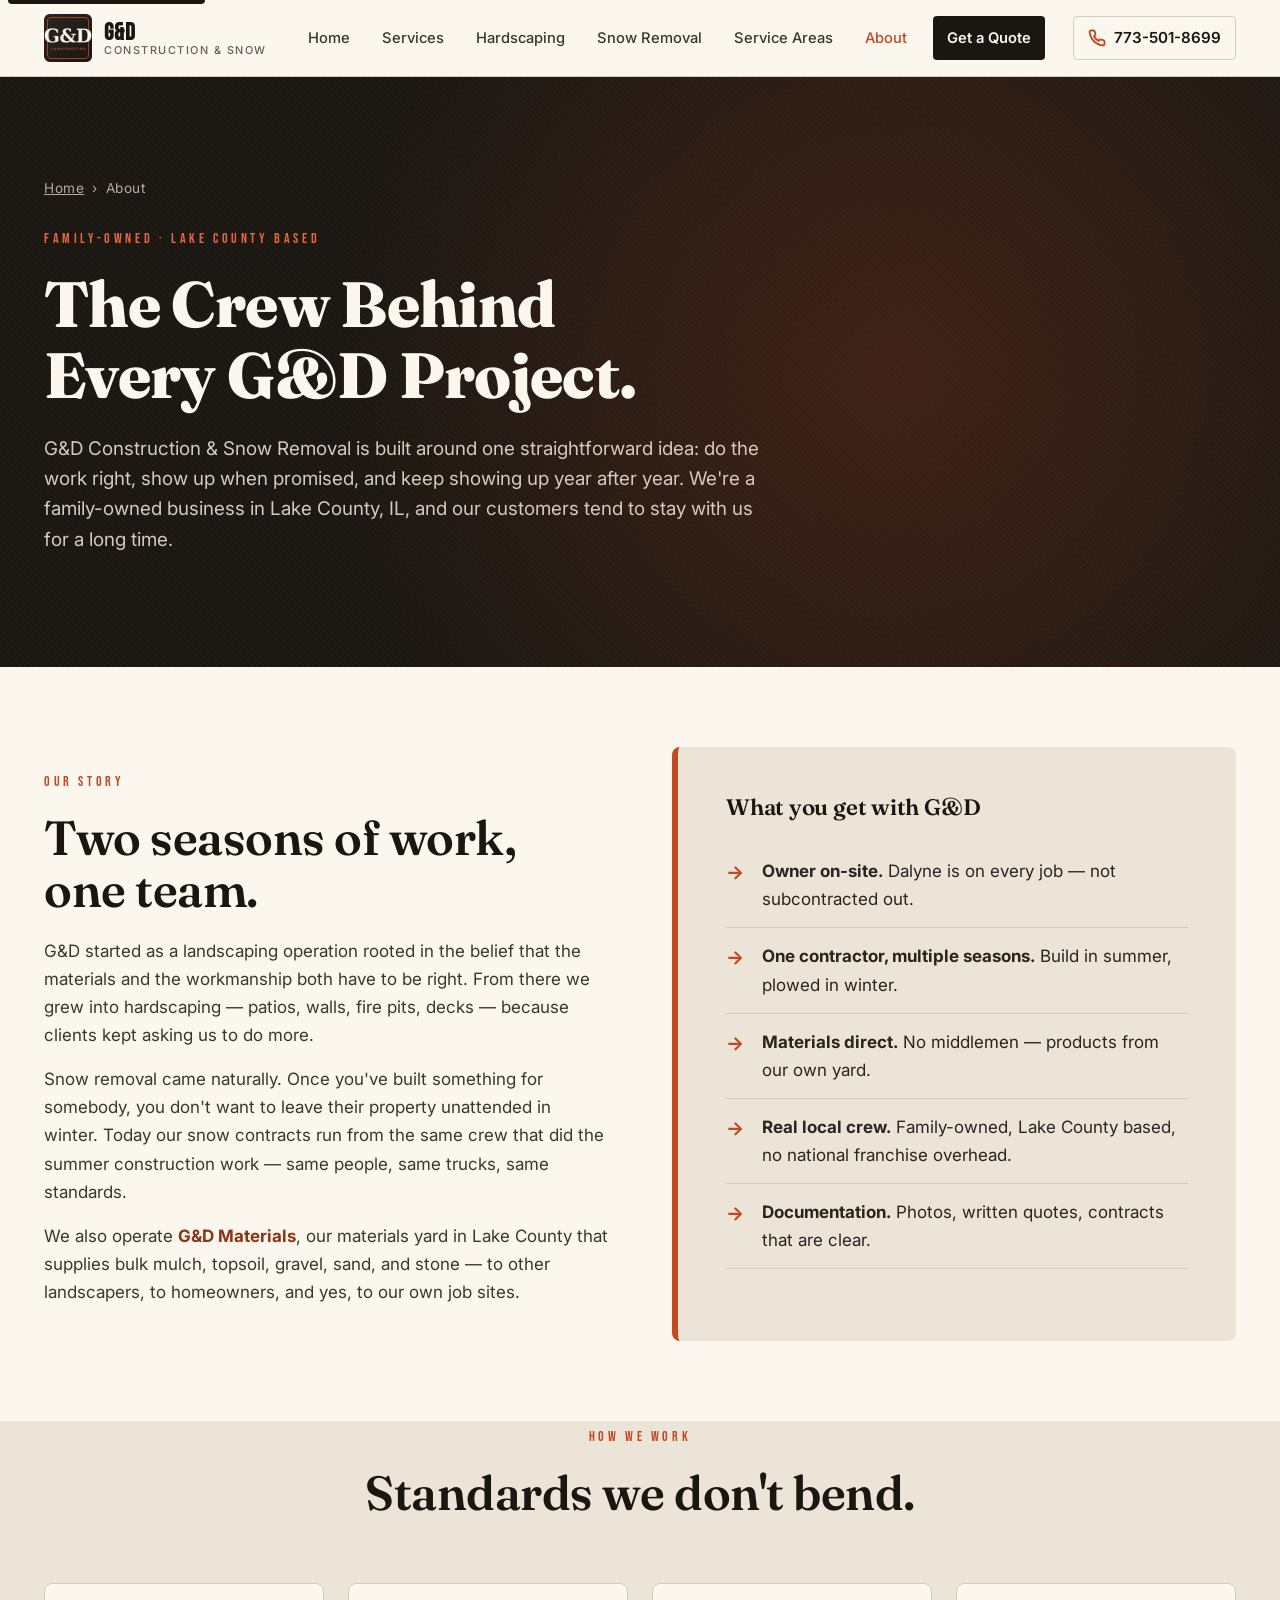
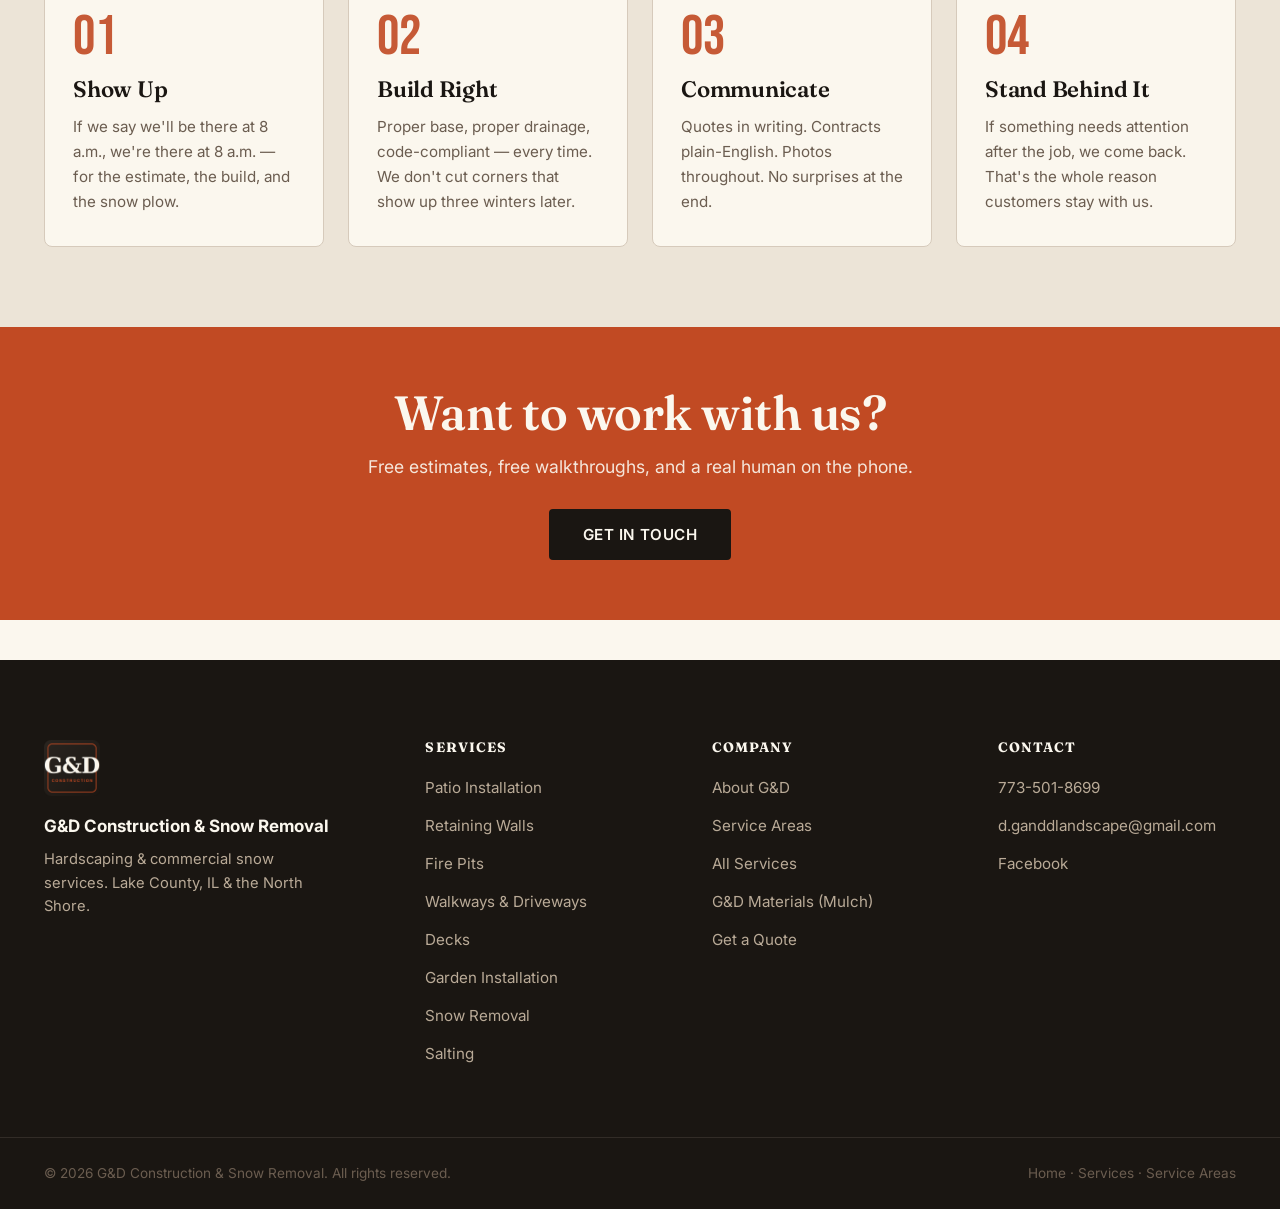
==== about.html @ 73d2a0c6 "Add files via upload" ====
<!DOCTYPE html>
<html lang="en">
<head>
<meta charset="UTF-8">
<meta name="viewport" content="width=device-width, initial-scale=1.0">
<title>About G&D Construction & Snow Removal | Lake County, IL Family-Owned Contractor</title>
<meta name="description" content="G&D Construction & Snow Removal is a family-owned hardscaping and snow services contractor serving Lake County and Chicago's North Shore. Owner-led, locally based, year-round.">
<meta name="keywords" content="about G&D Construction, Lake County contractor, family-owned hardscaping, North Shore snow removal company, Dalyne G&D">
<link rel="canonical" href="https://gdconstructionsnow.com/about.html">
<meta name="robots" content="index, follow">

<meta property="og:title" content="About G&D Construction & Snow Removal">
<meta property="og:description" content="Family-owned hardscaping and snow removal contractor based in Lake County, IL.">
<meta property="og:url" content="https://gdconstructionsnow.com/about.html">

<link rel="manifest" href="manifest.json">
<link rel="icon" type="image/png" href="GD.png">
<link rel="preconnect" href="https://fonts.googleapis.com">
<link rel="preconnect" href="https://fonts.gstatic.com" crossorigin>
<link rel="stylesheet" href="https://fonts.googleapis.com/css2?family=Bebas+Neue&family=Fraunces:ital,opsz,wght@0,9..144,400;0,9..144,600;0,9..144,800;1,9..144,400&family=Inter:wght@400;500;600;700&display=swap">
<link rel="stylesheet" href="styles.css">
</head>
<body>
<a href="#main" class="skip-link">Skip to main content</a>

<header class="site-header">
  <div class="container header-inner">
    <a href="index.html" class="logo"><img src="GD.png" alt="G&D Construction Logo" width="56" height="56"><span class="logo-text"><strong>G&amp;D</strong><em>Construction &amp; Snow</em></span></a>
    <nav class="primary-nav" aria-label="Primary"><button class="nav-toggle" aria-expanded="false" aria-controls="nav-menu"><span></span><span></span><span></span><span class="sr-only">Menu</span></button>
      <ul id="nav-menu">
        <li><a href="index.html">Home</a></li>
        <li><a href="services.html">Services</a></li>
        <li><a href="hardscaping.html">Hardscaping</a></li>
        <li><a href="snow-removal.html">Snow Removal</a></li>
        <li><a href="service-areas.html">Service Areas</a></li>
        <li><a href="about.html" class="active">About</a></li>
        <li><a href="index.html#contact" class="btn-nav">Get a Quote</a></li>
      </ul>
    </nav>
    <a href="tel:7735018699" class="phone-cta"><svg width="18" height="18" viewBox="0 0 24 24" fill="none" stroke="currentColor" stroke-width="2.5"><path d="M22 16.92v3a2 2 0 0 1-2.18 2 19.79 19.79 0 0 1-8.63-3.07 19.5 19.5 0 0 1-6-6 19.79 19.79 0 0 1-3.07-8.67A2 2 0 0 1 4.11 2h3a2 2 0 0 1 2 1.72 12.84 12.84 0 0 0 .7 2.81 2 2 0 0 1-.45 2.11L8.09 9.91a16 16 0 0 0 6 6l1.27-1.27a2 2 0 0 1 2.11-.45 12.84 12.84 0 0 0 2.81.7A2 2 0 0 1 22 16.92z"/></svg>773-501-8699</a>
  </div>
</header>

<main id="main">

<section class="page-hero">
  <div class="container">
    <p class="breadcrumbs"><a href="index.html">Home</a><span>›</span>About</p>
    <span class="eyebrow">Family-Owned &middot; Lake County Based</span>
    <h1>The Crew Behind<br>Every G&amp;D Project.</h1>
    <p class="lede">G&amp;D Construction &amp; Snow Removal is built around one straightforward idea: do the work right, show up when promised, and keep showing up year after year. We're a family-owned business in Lake County, IL, and our customers tend to stay with us for a long time.</p>
  </div>
</section>

<section class="content-section">
  <div class="container">
    <div class="content-grid">
      <div>
        <span class="section-eyebrow">Our Story</span>
        <h2>Two seasons of work,<br>one team.</h2>
        <p>G&amp;D started as a landscaping operation rooted in the belief that the materials and the workmanship both have to be right. From there we grew into hardscaping — patios, walls, fire pits, decks — because clients kept asking us to do more.</p>
        <p>Snow removal came naturally. Once you've built something for somebody, you don't want to leave their property unattended in winter. Today our snow contracts run from the same crew that did the summer construction work — same people, same trucks, same standards.</p>
        <p>We also operate <a href="https://gdmulchmaterials.com" target="_blank" rel="noopener"><strong>G&amp;D Materials</strong></a>, our materials yard in Lake County that supplies bulk mulch, topsoil, gravel, sand, and stone — to other landscapers, to homeowners, and yes, to our own job sites.</p>
      </div>
      <div class="content-feature">
        <h3>What you get with G&amp;D</h3>
        <ul class="feature-list">
          <li><strong>Owner on-site.</strong> Dalyne is on every job — not subcontracted out.</li>
          <li><strong>One contractor, multiple seasons.</strong> Build in summer, plowed in winter.</li>
          <li><strong>Materials direct.</strong> No middlemen — products from our own yard.</li>
          <li><strong>Real local crew.</strong> Family-owned, Lake County based, no national franchise overhead.</li>
          <li><strong>Documentation.</strong> Photos, written quotes, contracts that are clear.</li>
        </ul>
      </div>
    </div>
  </div>
</section>

<section class="content-section" style="background:var(--stone-100);">
  <div class="container">
    <div class="section-head">
      <span class="section-eyebrow">How we work</span>
      <h2>Standards we don't bend.</h2>
    </div>
    <div class="process-grid">
      <div class="process-step"><span class="step-num">01</span><h3>Show Up</h3><p>If we say we'll be there at 8 a.m., we're there at 8 a.m. — for the estimate, the build, and the snow plow.</p></div>
      <div class="process-step"><span class="step-num">02</span><h3>Build Right</h3><p>Proper base, proper drainage, code-compliant — every time. We don't cut corners that show up three winters later.</p></div>
      <div class="process-step"><span class="step-num">03</span><h3>Communicate</h3><p>Quotes in writing. Contracts plain-English. Photos throughout. No surprises at the end.</p></div>
      <div class="process-step"><span class="step-num">04</span><h3>Stand Behind It</h3><p>If something needs attention after the job, we come back. That's the whole reason customers stay with us.</p></div>
    </div>
  </div>
</section>

<section class="cta-strip">
  <div class="container">
    <h2>Want to work with us?</h2>
    <p>Free estimates, free walkthroughs, and a real human on the phone.</p>
    <a href="index.html#contact" class="btn btn-secondary">Get in Touch</a>
  </div>
</section>

</main>

<footer class="site-footer">
  <div class="container footer-inner">
    <div class="footer-col footer-brand"><img src="GD.png" alt="G&D Construction Logo" width="56" height="56"><p><strong>G&amp;D Construction &amp; Snow Removal</strong></p><p class="footer-tag">Hardscaping &amp; commercial snow services. Lake County, IL &amp; the North Shore.</p></div>
    <div class="footer-col"><h4>Services</h4><ul><li><a href="patios.html">Patio Installation</a></li><li><a href="retaining-walls.html">Retaining Walls</a></li><li><a href="fire-pits.html">Fire Pits</a></li><li><a href="walkways-driveways.html">Walkways &amp; Driveways</a></li><li><a href="decks.html">Decks</a></li><li><a href="gardens.html">Garden Installation</a></li><li><a href="snow-removal.html">Snow Removal</a></li><li><a href="salting.html">Salting</a></li></ul></div>
    <div class="footer-col"><h4>Company</h4><ul><li><a href="about.html">About G&amp;D</a></li><li><a href="service-areas.html">Service Areas</a></li><li><a href="services.html">All Services</a></li><li><a href="https://gdmulchmaterials.com" target="_blank" rel="noopener">G&amp;D Materials (Mulch)</a></li><li><a href="index.html#contact">Get a Quote</a></li></ul></div>
    <div class="footer-col"><h4>Contact</h4><ul class="footer-contact"><li><a href="tel:7735018699">773-501-8699</a></li><li><a href="mailto:d.ganddlandscape@gmail.com">d.ganddlandscape@gmail.com</a></li><li><a href="https://www.facebook.com/profile.php?id=61575381793663" target="_blank" rel="noopener">Facebook</a></li></ul></div>
  </div>
  <div class="footer-bottom"><div class="container"><p>&copy; <span id="year"></span> G&amp;D Construction &amp; Snow Removal. All rights reserved.</p><p class="footer-bottom-links"><a href="index.html">Home</a> · <a href="services.html">Services</a> · <a href="service-areas.html">Service Areas</a></p></div></div>
</footer>

<script src="script.js"></script>
</body>
</html>
---- styles.css ----
/* =========================================================
   G&D Construction & Snow Removal — Master Stylesheet
   Aesthetic: refined industrial + warm stone, terracotta accents
   ========================================================= */

:root {
  /* Color system */
  --stone-900: #1a1612;       /* deep charcoal stone */
  --stone-800: #2a2520;
  --stone-700: #3d362e;
  --stone-500: #6b5d50;
  --stone-300: #b9aa97;
  --stone-200: #d6cabb;
  --stone-100: #ece4d7;
  --stone-50:  #f7f2e9;
  --paper:     #fbf7ee;
  --white:     #ffffff;

  --terracotta: #c14a23;       /* signature accent */
  --terracotta-dark: #8e3414;
  --terracotta-glow: #e6663d;

  --moss: #4a5d3a;             /* secondary accent */
  --ice-blue: #5b8aa6;         /* snow service accent */

  --success: #3d6b3d;
  --error: #b13c2a;

  /* Typography */
  --font-display: 'Bebas Neue', 'Impact', sans-serif;
  --font-serif: 'Fraunces', 'Georgia', serif;
  --font-body: 'Inter', -apple-system, BlinkMacSystemFont, sans-serif;

  /* Layout */
  --container: 1240px;
  --container-narrow: 960px;
  --radius: 4px;
  --radius-lg: 8px;
  --shadow-sm: 0 2px 8px rgba(26,22,18,.08);
  --shadow-md: 0 8px 24px rgba(26,22,18,.12);
  --shadow-lg: 0 20px 60px rgba(26,22,18,.18);

  --transition: 220ms cubic-bezier(.4,0,.2,1);
}

* { box-sizing: border-box; margin: 0; padding: 0; }

html { scroll-behavior: smooth; }

body {
  font-family: var(--font-body);
  font-size: 17px;
  line-height: 1.65;
  color: var(--stone-800);
  background: var(--paper);
  -webkit-font-smoothing: antialiased;
  -moz-osx-font-smoothing: grayscale;
  overflow-x: hidden;
}

img { max-width: 100%; height: auto; display: block; }

a { color: var(--terracotta-dark); text-decoration: none; transition: color var(--transition); }
a:hover { color: var(--terracotta); }

.container { max-width: var(--container); margin: 0 auto; padding: 0 24px; }
.container-narrow { max-width: var(--container-narrow); margin: 0 auto; padding: 0 24px; }

.sr-only {
  position: absolute; width: 1px; height: 1px;
  padding: 0; margin: -1px; overflow: hidden;
  clip: rect(0,0,0,0); white-space: nowrap; border: 0;
}

.skip-link {
  position: absolute; top: -40px; left: 8px;
  background: var(--stone-900); color: var(--paper);
  padding: 8px 16px; z-index: 1000; border-radius: var(--radius);
}
.skip-link:focus { top: 8px; color: var(--paper); }

/* =========================================================
   Typography
   ========================================================= */
h1, h2, h3, h4 { font-family: var(--font-serif); font-weight: 600; line-height: 1.1; color: var(--stone-900); letter-spacing: -.01em; }
h1 { font-size: clamp(2.5rem, 6vw, 5rem); font-weight: 800; }
h2 { font-size: clamp(1.9rem, 4vw, 3rem); }
h3 { font-size: 1.4rem; font-weight: 600; }
h4 { font-size: 1rem; font-weight: 700; text-transform: uppercase; letter-spacing: .08em; }

.eyebrow, .section-eyebrow {
  display: inline-block;
  font-family: var(--font-display);
  font-size: .9rem;
  letter-spacing: .25em;
  color: var(--terracotta);
  margin-bottom: 18px;
  text-transform: uppercase;
}

.accent { color: var(--terracotta); font-style: italic; }

.lede {
  font-size: 1.18rem;
  line-height: 1.6;
  color: var(--stone-700);
  margin: 24px 0 32px;
  max-width: 620px;
}

/* =========================================================
   Buttons
   ========================================================= */
.btn {
  display: inline-flex;
  align-items: center;
  justify-content: center;
  gap: 10px;
  padding: 16px 32px;
  font-family: var(--font-body);
  font-size: .95rem;
  font-weight: 600;
  letter-spacing: .03em;
  text-transform: uppercase;
  border: 2px solid transparent;
  border-radius: var(--radius);
  cursor: pointer;
  transition: all var(--transition);
  text-decoration: none;
  line-height: 1;
}
.btn-primary {
  background: var(--terracotta);
  color: var(--paper);
  border-color: var(--terracotta);
  box-shadow: 0 4px 0 var(--terracotta-dark);
}
.btn-primary:hover {
  background: var(--terracotta-dark);
  border-color: var(--terracotta-dark);
  color: var(--paper);
  transform: translateY(-2px);
  box-shadow: 0 6px 0 var(--stone-900);
}
.btn-secondary {
  background: var(--stone-900);
  color: var(--paper);
  border-color: var(--stone-900);
}
.btn-secondary:hover { background: var(--stone-700); border-color: var(--stone-700); color: var(--paper); transform: translateY(-2px); }
.btn-ghost {
  background: transparent;
  color: var(--stone-900);
  border-color: var(--stone-900);
}
.btn-ghost:hover { background: var(--stone-900); color: var(--paper); }
.btn-block { width: 100%; padding: 18px; font-size: 1rem; }

/* =========================================================
   Header
   ========================================================= */
.site-header {
  position: sticky;
  top: 0;
  z-index: 100;
  background: rgba(251, 247, 238, .96);
  backdrop-filter: blur(12px);
  border-bottom: 1px solid var(--stone-200);
}
.header-inner {
  display: flex;
  align-items: center;
  justify-content: space-between;
  padding-top: 14px;
  padding-bottom: 14px;
  gap: 24px;
}
.logo {
  display: flex;
  align-items: center;
  gap: 12px;
  color: var(--stone-900);
}
.logo:hover { color: var(--stone-900); }
.logo img { width: 48px; height: 48px; object-fit: contain; }
.logo-text {
  display: flex;
  flex-direction: column;
  line-height: 1.05;
  font-style: normal;
}
.logo-text strong {
  font-family: var(--font-display);
  font-size: 1.5rem;
  letter-spacing: .04em;
  color: var(--stone-900);
}
.logo-text em {
  font-style: normal;
  font-size: .68rem;
  font-weight: 500;
  letter-spacing: .14em;
  text-transform: uppercase;
  color: var(--stone-500);
}

.primary-nav { flex: 1; display: flex; justify-content: center; }
.primary-nav ul {
  display: flex;
  list-style: none;
  gap: 4px;
  align-items: center;
}
.primary-nav a {
  color: var(--stone-700);
  font-size: .92rem;
  font-weight: 500;
  padding: 10px 14px;
  border-radius: var(--radius);
  transition: all var(--transition);
  display: inline-block;
}
.primary-nav a:hover { color: var(--stone-900); background: var(--stone-100); }
.primary-nav a.active { color: var(--terracotta); }
.primary-nav .btn-nav {
  background: var(--stone-900);
  color: var(--paper);
  font-weight: 600;
  margin-left: 8px;
}
.primary-nav .btn-nav:hover { background: var(--terracotta); color: var(--paper); }

.phone-cta {
  display: inline-flex;
  align-items: center;
  gap: 8px;
  font-weight: 600;
  font-size: .95rem;
  color: var(--stone-900);
  padding: 8px 14px;
  border: 1.5px solid var(--stone-200);
  border-radius: var(--radius);
  transition: all var(--transition);
  white-space: nowrap;
}
.phone-cta:hover { border-color: var(--terracotta); color: var(--terracotta); }
.phone-cta svg { color: var(--terracotta); }

.nav-toggle { display: none; }

/* =========================================================
   Hero
   ========================================================= */
.hero {
  position: relative;
  min-height: 88vh;
  display: flex;
  align-items: center;
  overflow: hidden;
  padding: 80px 0 60px;
  background: var(--stone-900);
  color: var(--paper);
}
.hero-bg {
  position: absolute;
  inset: 0;
  background:
    radial-gradient(circle at 20% 30%, rgba(193,74,35,.18), transparent 50%),
    radial-gradient(circle at 80% 70%, rgba(91,138,166,.12), transparent 50%),
    linear-gradient(135deg, #1a1612 0%, #2a2520 60%, #3d362e 100%);
}
.hero-bg::after {
  content: '';
  position: absolute;
  inset: 0;
  background-image:
    repeating-linear-gradient(45deg, transparent 0, transparent 2px, rgba(255,255,255,.015) 2px, rgba(255,255,255,.015) 4px);
  opacity: .6;
}
.hero-bg::before {
  content: '';
  position: absolute;
  inset: 0;
  background:
    linear-gradient(transparent 0%, rgba(26,22,18,.4) 100%);
}
.hero-inner { position: relative; z-index: 2; width: 100%; }
.hero-content { max-width: 880px; }

.hero .eyebrow {
  color: var(--terracotta-glow);
  border-bottom: 1px solid rgba(230,102,61,.3);
  padding-bottom: 12px;
  margin-bottom: 28px;
}

.hero h1 {
  color: var(--paper);
  font-size: clamp(2.8rem, 7vw, 6rem);
  margin-bottom: 24px;
  letter-spacing: -.02em;
}

.hero .lede {
  color: var(--stone-200);
  font-size: 1.22rem;
  max-width: 680px;
}

.hero-ctas {
  display: flex;
  flex-wrap: wrap;
  gap: 14px;
  margin-bottom: 56px;
}
.hero .btn-ghost { color: var(--paper); border-color: var(--stone-300); }
.hero .btn-ghost:hover { background: var(--paper); color: var(--stone-900); }

.hero-trust {
  display: flex;
  list-style: none;
  gap: 56px;
  flex-wrap: wrap;
  padding-top: 32px;
  border-top: 1px solid rgba(217, 202, 187, .18);
}
.hero-trust li {
  display: flex;
  flex-direction: column;
  font-size: .85rem;
  color: var(--stone-300);
  letter-spacing: .12em;
  text-transform: uppercase;
}
.hero-trust strong {
  font-family: var(--font-display);
  font-size: 2.5rem;
  font-weight: 400;
  color: var(--paper);
  letter-spacing: .03em;
  margin-bottom: 4px;
}

.hero-scroll {
  position: absolute;
  bottom: 24px;
  left: 50%;
  transform: translateX(-50%);
  font-family: var(--font-display);
  font-size: .85rem;
  letter-spacing: .3em;
  color: var(--stone-300);
  z-index: 2;
  animation: bob 2.4s ease-in-out infinite;
}
@keyframes bob { 0%,100% { transform: translateX(-50%) translateY(0);} 50% { transform: translateX(-50%) translateY(8px);} }

/* =========================================================
   Sections
   ========================================================= */
.section-pad { padding: 100px 0; }
.section-head { text-align: center; max-width: 760px; margin: 0 auto 64px; }
.section-head p { font-size: 1.12rem; color: var(--stone-500); margin-top: 16px; }
.section-head-light .section-eyebrow { color: var(--terracotta); }

/* =========================================================
   Service Cards
   ========================================================= */
.service-grid {
  display: grid;
  grid-template-columns: repeat(auto-fit, minmax(280px, 1fr));
  gap: 2px;
  background: var(--stone-200);
  border: 1px solid var(--stone-200);
  border-radius: var(--radius-lg);
  overflow: hidden;
  box-shadow: var(--shadow-md);
}
.service-card {
  background: var(--paper);
  padding: 36px 32px;
  display: flex;
  flex-direction: column;
  text-decoration: none;
  color: inherit;
  position: relative;
  transition: all var(--transition);
}
.service-card:hover {
  background: var(--stone-50);
  color: inherit;
  transform: scale(1.02);
  z-index: 2;
  box-shadow: var(--shadow-lg);
}
.service-icon {
  width: 56px;
  height: 56px;
  border-radius: var(--radius);
  background: var(--stone-900);
  color: var(--terracotta-glow);
  display: flex;
  align-items: center;
  justify-content: center;
  margin-bottom: 24px;
  transition: all var(--transition);
}
.service-icon svg { width: 28px; height: 28px; }
.service-card:hover .service-icon { background: var(--terracotta); color: var(--paper); transform: rotate(-4deg); }
.service-card h3 {
  font-family: var(--font-serif);
  font-size: 1.45rem;
  margin-bottom: 12px;
}
.service-card p { color: var(--stone-500); font-size: .98rem; line-height: 1.55; flex: 1; }
.card-link {
  display: inline-block;
  margin-top: 20px;
  font-size: .85rem;
  font-weight: 600;
  letter-spacing: .05em;
  color: var(--terracotta);
  text-transform: uppercase;
}
.service-card-snow .service-icon { background: var(--ice-blue); color: var(--paper); }
.service-card-snow:hover .service-icon { background: var(--stone-900); color: var(--ice-blue); }

/* =========================================================
   Why Section
   ========================================================= */
.why-section { background: var(--stone-100); }
.why-inner {
  display: grid;
  grid-template-columns: 1.2fr 1fr;
  gap: 80px;
  align-items: center;
}
.why-text h2 { margin-bottom: 24px; }
.why-text > p { font-size: 1.1rem; color: var(--stone-700); margin-bottom: 28px; }

.why-list {
  list-style: none;
  margin-bottom: 40px;
}
.why-list li {
  position: relative;
  padding: 14px 0 14px 36px;
  border-bottom: 1px solid var(--stone-200);
  font-size: 1.02rem;
}
.why-list li:before {
  content: '✓';
  position: absolute;
  left: 0;
  top: 12px;
  width: 24px;
  height: 24px;
  background: var(--terracotta);
  color: var(--paper);
  border-radius: 50%;
  display: flex;
  align-items: center;
  justify-content: center;
  font-size: .75rem;
  font-weight: 700;
}
.why-list strong { color: var(--stone-900); }

.why-stats {
  display: grid;
  grid-template-columns: 1fr 1fr;
  gap: 16px;
}
.stat {
  background: var(--paper);
  padding: 32px 24px;
  border-radius: var(--radius-lg);
  border: 1px solid var(--stone-200);
  display: flex;
  flex-direction: column;
}
.stat:nth-child(1) { transform: translateY(-12px); }
.stat:nth-child(4) { transform: translateY(-12px); }
.stat-num {
  font-family: var(--font-display);
  font-size: 3rem;
  color: var(--terracotta);
  line-height: 1;
  margin-bottom: 12px;
  letter-spacing: .02em;
}
.stat-label {
  font-size: .82rem;
  text-transform: uppercase;
  letter-spacing: .1em;
  color: var(--stone-500);
  font-weight: 500;
  line-height: 1.4;
}

/* =========================================================
   Service Areas Strip
   ========================================================= */
.areas-strip {
  background: var(--stone-900);
  color: var(--paper);
  position: relative;
}
.areas-strip h2 { color: var(--paper); }
.areas-cloud {
  display: flex;
  flex-wrap: wrap;
  gap: 10px;
  justify-content: center;
  max-width: 1100px;
  margin: 0 auto 32px;
}
.areas-cloud a {
  padding: 10px 20px;
  background: rgba(251, 247, 238, .08);
  color: var(--stone-200);
  border: 1px solid rgba(217, 202, 187, .18);
  border-radius: 100px;
  font-size: .92rem;
  font-weight: 500;
  transition: all var(--transition);
}
.areas-cloud a:hover {
  background: var(--terracotta);
  border-color: var(--terracotta);
  color: var(--paper);
  transform: translateY(-2px);
}
.areas-note { text-align: center; color: var(--stone-300); font-size: .95rem; }
.areas-note a { color: var(--terracotta-glow); text-decoration: underline; }

/* =========================================================
   Contact / Quote Form
   ========================================================= */
.contact-section { background: var(--paper); position: relative; }
.contact-inner {
  display: grid;
  grid-template-columns: 1fr 1.1fr;
  gap: 80px;
  align-items: start;
}
.contact-text h2 { margin-bottom: 24px; }
.contact-text > p { font-size: 1.08rem; color: var(--stone-700); margin-bottom: 36px; }

.contact-cards {
  display: flex;
  flex-direction: column;
  gap: 12px;
}
.contact-card {
  display: flex;
  flex-direction: column;
  padding: 18px 24px;
  background: var(--stone-50);
  border: 1px solid var(--stone-200);
  border-radius: var(--radius-lg);
  transition: all var(--transition);
  color: inherit;
}
.contact-card:hover {
  background: var(--stone-900);
  color: var(--paper);
  border-color: var(--stone-900);
  transform: translateX(4px);
}
.contact-card-label {
  font-size: .75rem;
  letter-spacing: .15em;
  text-transform: uppercase;
  color: var(--stone-500);
  margin-bottom: 4px;
}
.contact-card:hover .contact-card-label { color: var(--terracotta-glow); }
.contact-card strong { font-size: 1.15rem; font-weight: 600; }

.quote-form {
  background: var(--white);
  padding: 40px;
  border-radius: var(--radius-lg);
  border: 1px solid var(--stone-200);
  box-shadow: var(--shadow-md);
}
.form-row { margin-bottom: 20px; }
.form-row-split {
  display: grid;
  grid-template-columns: 1fr 1fr;
  gap: 16px;
}
.form-row label {
  display: block;
  font-size: .85rem;
  font-weight: 600;
  margin-bottom: 8px;
  color: var(--stone-800);
  letter-spacing: .03em;
  text-transform: uppercase;
}
.req { color: var(--terracotta); }
.form-row input,
.form-row select,
.form-row textarea {
  width: 100%;
  padding: 14px 16px;
  font-family: var(--font-body);
  font-size: 1rem;
  border: 1.5px solid var(--stone-200);
  border-radius: var(--radius);
  background: var(--stone-50);
  color: var(--stone-900);
  transition: all var(--transition);
}
.form-row input:focus,
.form-row select:focus,
.form-row textarea:focus {
  outline: none;
  border-color: var(--terracotta);
  background: var(--white);
  box-shadow: 0 0 0 3px rgba(193,74,35,.12);
}
.form-row textarea { resize: vertical; min-height: 120px; }
.form-help {
  display: block;
  font-size: .8rem;
  color: var(--stone-500);
  margin-top: 6px;
}
.form-foot {
  font-size: .8rem;
  color: var(--stone-500);
  text-align: center;
  margin-top: 16px;
}

/* =========================================================
   Footer
   ========================================================= */
.site-footer {
  background: var(--stone-900);
  color: var(--stone-200);
  padding-top: 80px;
  margin-top: 40px;
}
.footer-inner {
  display: grid;
  grid-template-columns: 1.4fr 1fr 1fr 1fr;
  gap: 48px;
  padding-bottom: 60px;
}
.footer-brand img { margin-bottom: 16px; }
.footer-brand p { color: var(--paper); margin-bottom: 8px; }
.footer-tag { color: var(--stone-300) !important; font-size: .92rem; line-height: 1.6; max-width: 280px; }
.footer-col h4 { color: var(--paper); margin-bottom: 18px; font-size: .85rem; }
.footer-col ul { list-style: none; }
.footer-col li { margin-bottom: 10px; }
.footer-col a { color: var(--stone-300); font-size: .95rem; }
.footer-col a:hover { color: var(--terracotta-glow); }

.footer-bottom {
  border-top: 1px solid rgba(217,202,187,.12);
  padding: 24px 0;
}
.footer-bottom .container {
  display: flex;
  justify-content: space-between;
  align-items: center;
  flex-wrap: wrap;
  gap: 12px;
}
.footer-bottom p { font-size: .85rem; color: var(--stone-500); margin: 0; }
.footer-bottom a { color: var(--stone-400); }

/* =========================================================
   Inner Page Hero (for service / location pages)
   ========================================================= */
.page-hero {
  background: var(--stone-900);
  color: var(--paper);
  padding: 100px 0 80px;
  position: relative;
  overflow: hidden;
}
.page-hero::before {
  content: '';
  position: absolute;
  inset: 0;
  background:
    radial-gradient(circle at 70% 50%, rgba(193,74,35,.22), transparent 60%),
    repeating-linear-gradient(45deg, transparent 0, transparent 2px, rgba(255,255,255,.02) 2px, rgba(255,255,255,.02) 4px);
}
.page-hero .container { position: relative; z-index: 2; }
.page-hero h1 { color: var(--paper); margin-bottom: 18px; font-size: clamp(2.4rem, 5vw, 4rem); }
.page-hero .lede { color: var(--stone-200); max-width: 720px; }
.page-hero .eyebrow { color: var(--terracotta-glow); }

.breadcrumbs {
  margin-bottom: 24px;
  font-size: .85rem;
  color: var(--stone-300);
  letter-spacing: .04em;
}
.breadcrumbs a { color: var(--stone-300); text-decoration: underline; }
.breadcrumbs a:hover { color: var(--terracotta-glow); }
.breadcrumbs span { margin: 0 8px; }

/* =========================================================
   Content Layouts
   ========================================================= */
.content-section { padding: 80px 0; }
.content-section + .content-section { padding-top: 0; }
.content-grid {
  display: grid;
  grid-template-columns: 1fr 1fr;
  gap: 64px;
  align-items: center;
}
.content-grid h2 { margin-bottom: 20px; }
.content-grid p { margin-bottom: 16px; color: var(--stone-700); }
.content-feature {
  background: var(--stone-100);
  padding: 48px;
  border-radius: var(--radius-lg);
  border-left: 6px solid var(--terracotta);
}
.content-feature h3 { margin-bottom: 16px; }

.feature-list {
  list-style: none;
  margin: 24px 0;
}
.feature-list li {
  padding: 14px 0 14px 36px;
  position: relative;
  border-bottom: 1px solid var(--stone-200);
}
.feature-list li:before {
  content: '→';
  position: absolute;
  left: 0;
  top: 14px;
  color: var(--terracotta);
  font-weight: 700;
  font-size: 1.2rem;
}

/* Service page CTA strip */
.cta-strip {
  background: var(--terracotta);
  color: var(--paper);
  padding: 60px 0;
  text-align: center;
}
.cta-strip h2 { color: var(--paper); margin-bottom: 12px; }
.cta-strip p { color: rgba(251,247,238,.9); font-size: 1.1rem; margin-bottom: 28px; }
.cta-strip .btn-secondary { background: var(--stone-900); border-color: var(--stone-900); }
.cta-strip .btn-secondary:hover { background: var(--paper); color: var(--stone-900); border-color: var(--paper); }

/* Process steps */
.process-grid {
  display: grid;
  grid-template-columns: repeat(auto-fit, minmax(240px, 1fr));
  gap: 24px;
  margin-top: 48px;
}
.process-step {
  background: var(--paper);
  padding: 32px 28px;
  border-radius: var(--radius-lg);
  border: 1px solid var(--stone-200);
  position: relative;
}
.step-num {
  font-family: var(--font-display);
  font-size: 3.5rem;
  color: var(--terracotta);
  line-height: .8;
  display: block;
  margin-bottom: 16px;
  opacity: .9;
}
.process-step h3 { margin-bottom: 12px; }
.process-step p { color: var(--stone-500); font-size: .95rem; }

/* Service Areas Page */
.areas-grid {
  display: grid;
  grid-template-columns: repeat(auto-fit, minmax(260px, 1fr));
  gap: 16px;
  margin-top: 40px;
}
.area-card {
  background: var(--paper);
  padding: 24px;
  border-radius: var(--radius-lg);
  border: 1px solid var(--stone-200);
  transition: all var(--transition);
  display: block;
  color: inherit;
  text-decoration: none;
}
.area-card:hover {
  border-color: var(--terracotta);
  background: var(--stone-50);
  transform: translateY(-4px);
  box-shadow: var(--shadow-md);
  color: inherit;
}
.area-card h3 {
  font-family: var(--font-serif);
  font-size: 1.2rem;
  margin-bottom: 8px;
  color: var(--stone-900);
}
.area-card p { font-size: .9rem; color: var(--stone-500); margin: 0; }
.area-card .area-zip { font-size: .8rem; color: var(--stone-500); letter-spacing: .05em; }

.area-region {
  margin-bottom: 56px;
}
.area-region h2 {
  font-size: 1.6rem;
  border-bottom: 2px solid var(--terracotta);
  padding-bottom: 12px;
  margin-bottom: 24px;
  display: inline-block;
}

/* Snow service emergency strip */
.emergency-strip {
  background: var(--ice-blue);
  color: var(--paper);
  padding: 24px 0;
  text-align: center;
}
.emergency-strip strong { font-family: var(--font-display); font-size: 1.4rem; letter-spacing: .04em; }
.emergency-strip a { color: var(--paper); text-decoration: underline; font-weight: 600; }

/* =========================================================
   Responsive
   ========================================================= */
@media (max-width: 980px) {
  .header-inner { gap: 12px; flex-wrap: wrap; }
  .phone-cta { order: 2; }
  .nav-toggle {
    display: flex;
    flex-direction: column;
    justify-content: center;
    gap: 4px;
    background: none;
    border: 1.5px solid var(--stone-200);
    padding: 10px 12px;
    border-radius: var(--radius);
    cursor: pointer;
    order: 3;
  }
  .nav-toggle span { display: block; width: 22px; height: 2px; background: var(--stone-900); transition: var(--transition); }
  .primary-nav { order: 4; flex-basis: 100%; }
  .primary-nav ul {
    display: none;
    flex-direction: column;
    align-items: stretch;
    width: 100%;
    padding: 12px 0;
    gap: 0;
  }
  .primary-nav.is-open ul { display: flex; }
  .primary-nav li { width: 100%; }
  .primary-nav a, .primary-nav .btn-nav {
    display: block;
    width: 100%;
    padding: 14px 16px;
    margin: 0;
    border-radius: 0;
    border-bottom: 1px solid var(--stone-100);
    text-align: left;
  }

  .why-inner, .contact-inner, .content-grid { grid-template-columns: 1fr; gap: 48px; }
  .footer-inner { grid-template-columns: 1fr 1fr; gap: 36px; }
  .hero-trust { gap: 32px; }
  .hero-trust strong { font-size: 2rem; }
  .section-pad { padding: 72px 0; }
  .why-stats .stat:nth-child(1),
  .why-stats .stat:nth-child(4) { transform: none; }
}

@media (max-width: 640px) {
  body { font-size: 16px; }
  .hero { padding: 60px 0 40px; min-height: 80vh; }
  .hero-trust { gap: 24px; }
  .hero-trust li { flex: 1 1 40%; }
  .footer-inner { grid-template-columns: 1fr; }
  .form-row-split { grid-template-columns: 1fr; }
  .quote-form { padding: 28px 22px; }
  .footer-bottom .container { flex-direction: column; text-align: center; }
  .btn { padding: 14px 24px; font-size: .88rem; }
  .container { padding: 0 18px; }
  .areas-cloud { gap: 6px; }
  .areas-cloud a { padding: 8px 14px; font-size: .85rem; }
}

/* Reduced motion */
@media (prefers-reduced-motion: reduce) {
  *, *::before, *::after {
    animation-duration: .01ms !important;
    transition-duration: .01ms !important;
  }
  html { scroll-behavior: auto; }
}
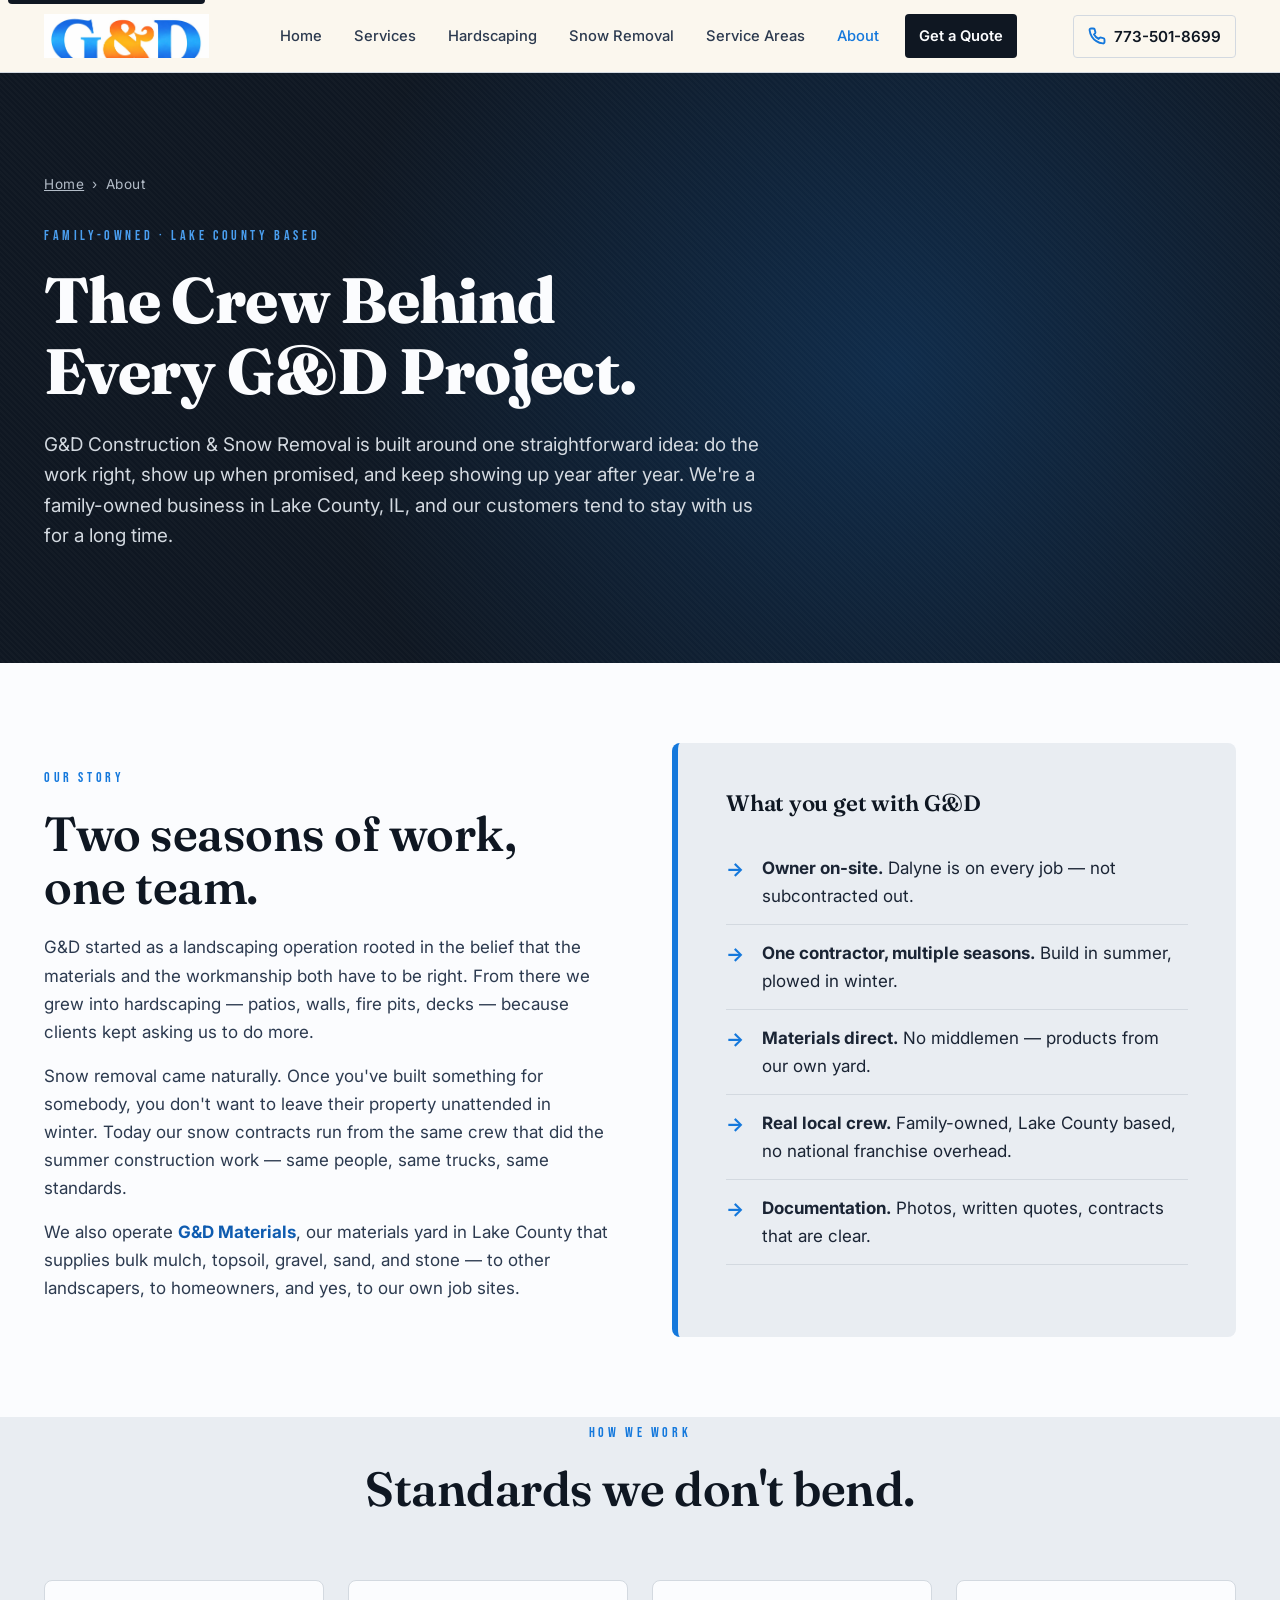
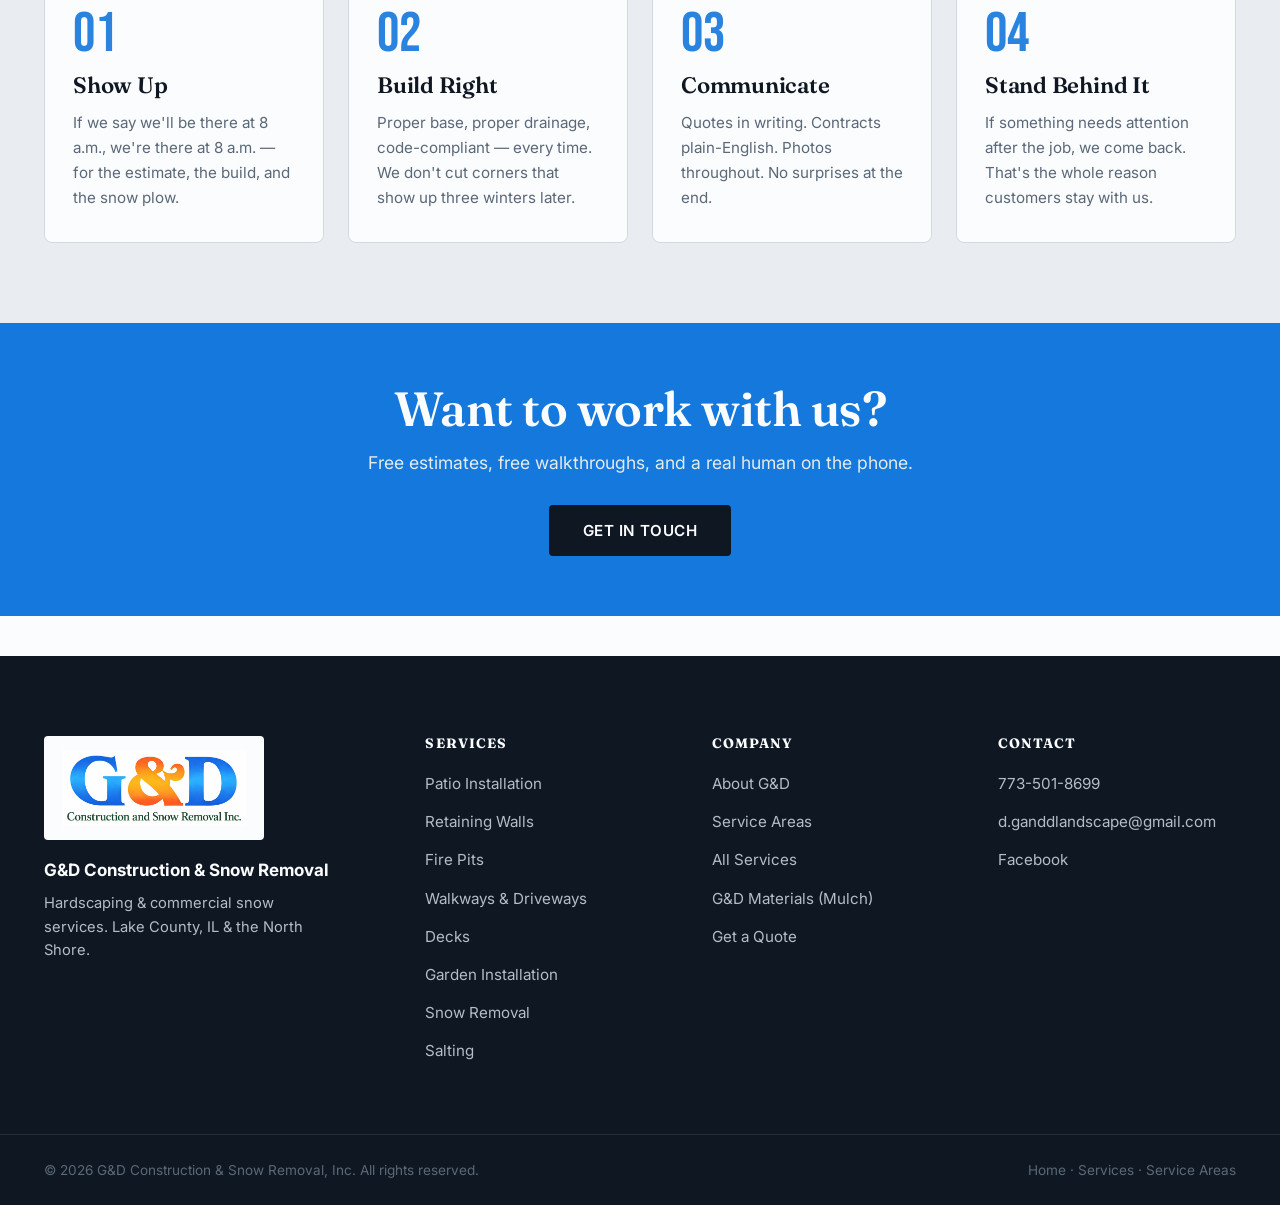
==== commit 6ed62f54: "Add files via upload" ====
--- a/about.html
+++ b/about.html
@@ -25,7 +25,7 @@
 
 <header class="site-header">
   <div class="container header-inner">
-    <a href="index.html" class="logo"><img src="GD.png" alt="G&D Construction Logo" width="56" height="56"><span class="logo-text"><strong>G&amp;D</strong><em>Construction &amp; Snow</em></span></a>
+    <a href="index.html" class="logo"><img src="GD.png" alt="G&D Construction & Snow Removal" width="165" height="44"><span class="logo-text"><strong>G&amp;D</strong><em>Construction &amp; Snow</em></span></a>
     <nav class="primary-nav" aria-label="Primary"><button class="nav-toggle" aria-expanded="false" aria-controls="nav-menu"><span></span><span></span><span></span><span class="sr-only">Menu</span></button>
       <ul id="nav-menu">
         <li><a href="index.html">Home</a></li>
@@ -103,12 +103,12 @@
 
 <footer class="site-footer">
   <div class="container footer-inner">
-    <div class="footer-col footer-brand"><img src="GD.png" alt="G&D Construction Logo" width="56" height="56"><p><strong>G&amp;D Construction &amp; Snow Removal</strong></p><p class="footer-tag">Hardscaping &amp; commercial snow services. Lake County, IL &amp; the North Shore.</p></div>
+    <div class="footer-col footer-brand"><img src="GD-full.png" alt="G&D Construction &amp; Snow Removal" width="220" height="90"><p><strong>G&amp;D Construction &amp; Snow Removal</strong></p><p class="footer-tag">Hardscaping &amp; commercial snow services. Lake County, IL &amp; the North Shore.</p></div>
     <div class="footer-col"><h4>Services</h4><ul><li><a href="patios.html">Patio Installation</a></li><li><a href="retaining-walls.html">Retaining Walls</a></li><li><a href="fire-pits.html">Fire Pits</a></li><li><a href="walkways-driveways.html">Walkways &amp; Driveways</a></li><li><a href="decks.html">Decks</a></li><li><a href="gardens.html">Garden Installation</a></li><li><a href="snow-removal.html">Snow Removal</a></li><li><a href="salting.html">Salting</a></li></ul></div>
     <div class="footer-col"><h4>Company</h4><ul><li><a href="about.html">About G&amp;D</a></li><li><a href="service-areas.html">Service Areas</a></li><li><a href="services.html">All Services</a></li><li><a href="https://gdmulchmaterials.com" target="_blank" rel="noopener">G&amp;D Materials (Mulch)</a></li><li><a href="index.html#contact">Get a Quote</a></li></ul></div>
     <div class="footer-col"><h4>Contact</h4><ul class="footer-contact"><li><a href="tel:7735018699">773-501-8699</a></li><li><a href="mailto:d.ganddlandscape@gmail.com">d.ganddlandscape@gmail.com</a></li><li><a href="https://www.facebook.com/profile.php?id=61575381793663" target="_blank" rel="noopener">Facebook</a></li></ul></div>
   </div>
-  <div class="footer-bottom"><div class="container"><p>&copy; <span id="year"></span> G&amp;D Construction &amp; Snow Removal. All rights reserved.</p><p class="footer-bottom-links"><a href="index.html">Home</a> · <a href="services.html">Services</a> · <a href="service-areas.html">Service Areas</a></p></div></div>
+  <div class="footer-bottom"><div class="container"><p>&copy; <span id="year"></span> G&amp;D Construction &amp; Snow Removal, Inc. All rights reserved.</p><p class="footer-bottom-links"><a href="index.html">Home</a> · <a href="services.html">Services</a> · <a href="service-areas.html">Service Areas</a></p></div></div>
 </footer>
 
 <script src="script.js"></script>
--- a/styles.css
+++ b/styles.css
@@ -1,30 +1,50 @@
 /* =========================================================
    G&D Construction & Snow Removal — Master Stylesheet
-   Aesthetic: refined industrial + warm stone, terracotta accents
+   Aesthetic: bright, professional, friendly. Brand palette:
+   blue (primary), orange (accent/CTA), forest green (tagline)
    ========================================================= */
 
 :root {
-  /* Color system */
-  --stone-900: #1a1612;       /* deep charcoal stone */
-  --stone-800: #2a2520;
-  --stone-700: #3d362e;
-  --stone-500: #6b5d50;
-  --stone-300: #b9aa97;
-  --stone-200: #d6cabb;
-  --stone-100: #ece4d7;
-  --stone-50:  #f7f2e9;
-  --paper:     #fbf7ee;
+  /* Color system — neutrals (kept name `stone-*` for compat,
+     now a cooler near-neutral that pairs with the blue) */
+  --stone-900: #0f1722;       /* deep navy-charcoal */
+  --stone-800: #1a2434;
+  --stone-700: #2c3a4f;
+  --stone-500: #5a6878;
+  --stone-300: #b3bcc7;
+  --stone-200: #d3d9e0;
+  --stone-100: #e9edf2;
+  --stone-50:  #f4f6f9;
+  --paper:     #fbfcfe;
   --white:     #ffffff;
 
-  --terracotta: #c14a23;       /* signature accent */
-  --terracotta-dark: #8e3414;
-  --terracotta-glow: #e6663d;
-
-  --moss: #4a5d3a;             /* secondary accent */
-  --ice-blue: #5b8aa6;         /* snow service accent */
-
-  --success: #3d6b3d;
-  --error: #b13c2a;
+  /* PRIMARY — brand blue (the G and D in the logo) */
+  --terracotta: #1478dc;       /* legacy var name kept for compat;
+                                   now the brand blue used as primary */
+  --terracotta-dark: #0f5cb0;
+  --terracotta-glow: #4a9eef;
+
+  /* True brand color names for new usages */
+  --brand-blue: #1478dc;
+  --brand-blue-dark: #0f5cb0;
+  --brand-blue-light: #4a9eef;
+
+  /* ACCENT — brand orange (the & in the logo). Use for CTAs,
+     warm callouts, and to add energy. */
+  --brand-orange: #f08c14;
+  --brand-orange-dark: #c87010;
+  --brand-orange-light: #ffa838;
+
+  /* SECONDARY — brand green (the tagline). Use sparingly for
+     landscaping/garden services and trust accents. */
+  --brand-green: #144628;
+  --brand-green-light: #2a6c45;
+
+  --moss: #144628;             /* alias to brand-green */
+  --ice-blue: #4a9eef;         /* snow accent — now uses the lighter brand blue */
+
+  --success: #2a6c45;
+  --error: #c43c2a;
 
   /* Typography */
   --font-display: 'Bebas Neue', 'Impact', sans-serif;
@@ -36,9 +56,9 @@
   --container-narrow: 960px;
   --radius: 4px;
   --radius-lg: 8px;
-  --shadow-sm: 0 2px 8px rgba(26,22,18,.08);
-  --shadow-md: 0 8px 24px rgba(26,22,18,.12);
-  --shadow-lg: 0 20px 60px rgba(26,22,18,.18);
+  --shadow-sm: 0 2px 8px rgba(15,23,34,.08);
+  --shadow-md: 0 8px 24px rgba(15,23,34,.12);
+  --shadow-lg: 0 20px 60px rgba(15,23,34,.18);
 
   --transition: 220ms cubic-bezier(.4,0,.2,1);
 }
@@ -130,15 +150,15 @@
   line-height: 1;
 }
 .btn-primary {
-  background: var(--terracotta);
-  color: var(--paper);
-  border-color: var(--terracotta);
-  box-shadow: 0 4px 0 var(--terracotta-dark);
+  background: var(--brand-orange);
+  color: var(--white);
+  border-color: var(--brand-orange);
+  box-shadow: 0 4px 0 var(--brand-orange-dark);
 }
 .btn-primary:hover {
-  background: var(--terracotta-dark);
-  border-color: var(--terracotta-dark);
-  color: var(--paper);
+  background: var(--brand-orange-dark);
+  border-color: var(--brand-orange-dark);
+  color: var(--white);
   transform: translateY(-2px);
   box-shadow: 0 6px 0 var(--stone-900);
 }
@@ -180,29 +200,12 @@
   align-items: center;
   gap: 12px;
   color: var(--stone-900);
+  text-decoration: none;
 }
 .logo:hover { color: var(--stone-900); }
-.logo img { width: 48px; height: 48px; object-fit: contain; }
-.logo-text {
-  display: flex;
-  flex-direction: column;
-  line-height: 1.05;
-  font-style: normal;
-}
-.logo-text strong {
-  font-family: var(--font-display);
-  font-size: 1.5rem;
-  letter-spacing: .04em;
-  color: var(--stone-900);
-}
-.logo-text em {
-  font-style: normal;
-  font-size: .68rem;
-  font-weight: 500;
-  letter-spacing: .14em;
-  text-transform: uppercase;
-  color: var(--stone-500);
-}
+.logo img { height: 44px; width: auto; object-fit: contain; display: block; }
+/* Hide the redundant text label — the new logo image already contains "G&D" */
+.logo-text { display: none; }
 
 .primary-nav { flex: 1; display: flex; justify-content: center; }
 .primary-nav ul {
@@ -265,9 +268,9 @@
   position: absolute;
   inset: 0;
   background:
-    radial-gradient(circle at 20% 30%, rgba(193,74,35,.18), transparent 50%),
-    radial-gradient(circle at 80% 70%, rgba(91,138,166,.12), transparent 50%),
-    linear-gradient(135deg, #1a1612 0%, #2a2520 60%, #3d362e 100%);
+    radial-gradient(circle at 20% 30%, rgba(20,120,220,.22), transparent 50%),
+    radial-gradient(circle at 80% 70%, rgba(240,140,20,.14), transparent 50%),
+    linear-gradient(135deg, #0f1722 0%, #1a2434 60%, #2c3a4f 100%);
 }
 .hero-bg::after {
   content: '';
@@ -282,14 +285,14 @@
   position: absolute;
   inset: 0;
   background:
-    linear-gradient(transparent 0%, rgba(26,22,18,.4) 100%);
+    linear-gradient(transparent 0%, rgba(15,23,34,.4) 100%);
 }
 .hero-inner { position: relative; z-index: 2; width: 100%; }
 .hero-content { max-width: 880px; }
 
 .hero .eyebrow {
   color: var(--terracotta-glow);
-  border-bottom: 1px solid rgba(230,102,61,.3);
+  border-bottom: 1px solid rgba(74,158,239,.3);
   padding-bottom: 12px;
   margin-bottom: 28px;
 }
@@ -620,7 +623,7 @@
   outline: none;
   border-color: var(--terracotta);
   background: var(--white);
-  box-shadow: 0 0 0 3px rgba(193,74,35,.12);
+  box-shadow: 0 0 0 3px rgba(20,120,220,.12);
 }
 .form-row textarea { resize: vertical; min-height: 120px; }
 .form-help {
@@ -651,7 +654,7 @@
   gap: 48px;
   padding-bottom: 60px;
 }
-.footer-brand img { margin-bottom: 16px; }
+.footer-brand img { margin-bottom: 16px; height: auto; max-width: 220px; width: 100%; background: var(--paper); padding: 14px 18px; border-radius: var(--radius); }
 .footer-brand p { color: var(--paper); margin-bottom: 8px; }
 .footer-tag { color: var(--stone-300) !important; font-size: .92rem; line-height: 1.6; max-width: 280px; }
 .footer-col h4 { color: var(--paper); margin-bottom: 18px; font-size: .85rem; }
@@ -689,13 +692,15 @@
   position: absolute;
   inset: 0;
   background:
-    radial-gradient(circle at 70% 50%, rgba(193,74,35,.22), transparent 60%),
+    radial-gradient(circle at 70% 50%, rgba(20,120,220,.22), transparent 60%),
     repeating-linear-gradient(45deg, transparent 0, transparent 2px, rgba(255,255,255,.02) 2px, rgba(255,255,255,.02) 4px);
 }
 .page-hero .container { position: relative; z-index: 2; }
 .page-hero h1 { color: var(--paper); margin-bottom: 18px; font-size: clamp(2.4rem, 5vw, 4rem); }
 .page-hero .lede { color: var(--stone-200); max-width: 720px; }
 .page-hero .eyebrow { color: var(--terracotta-glow); }
+.page-hero .btn-ghost { color: var(--paper); border-color: var(--stone-300); }
+.page-hero .btn-ghost:hover { background: var(--paper); color: var(--stone-900); }
 
 .breadcrumbs {
   margin-bottom: 24px;
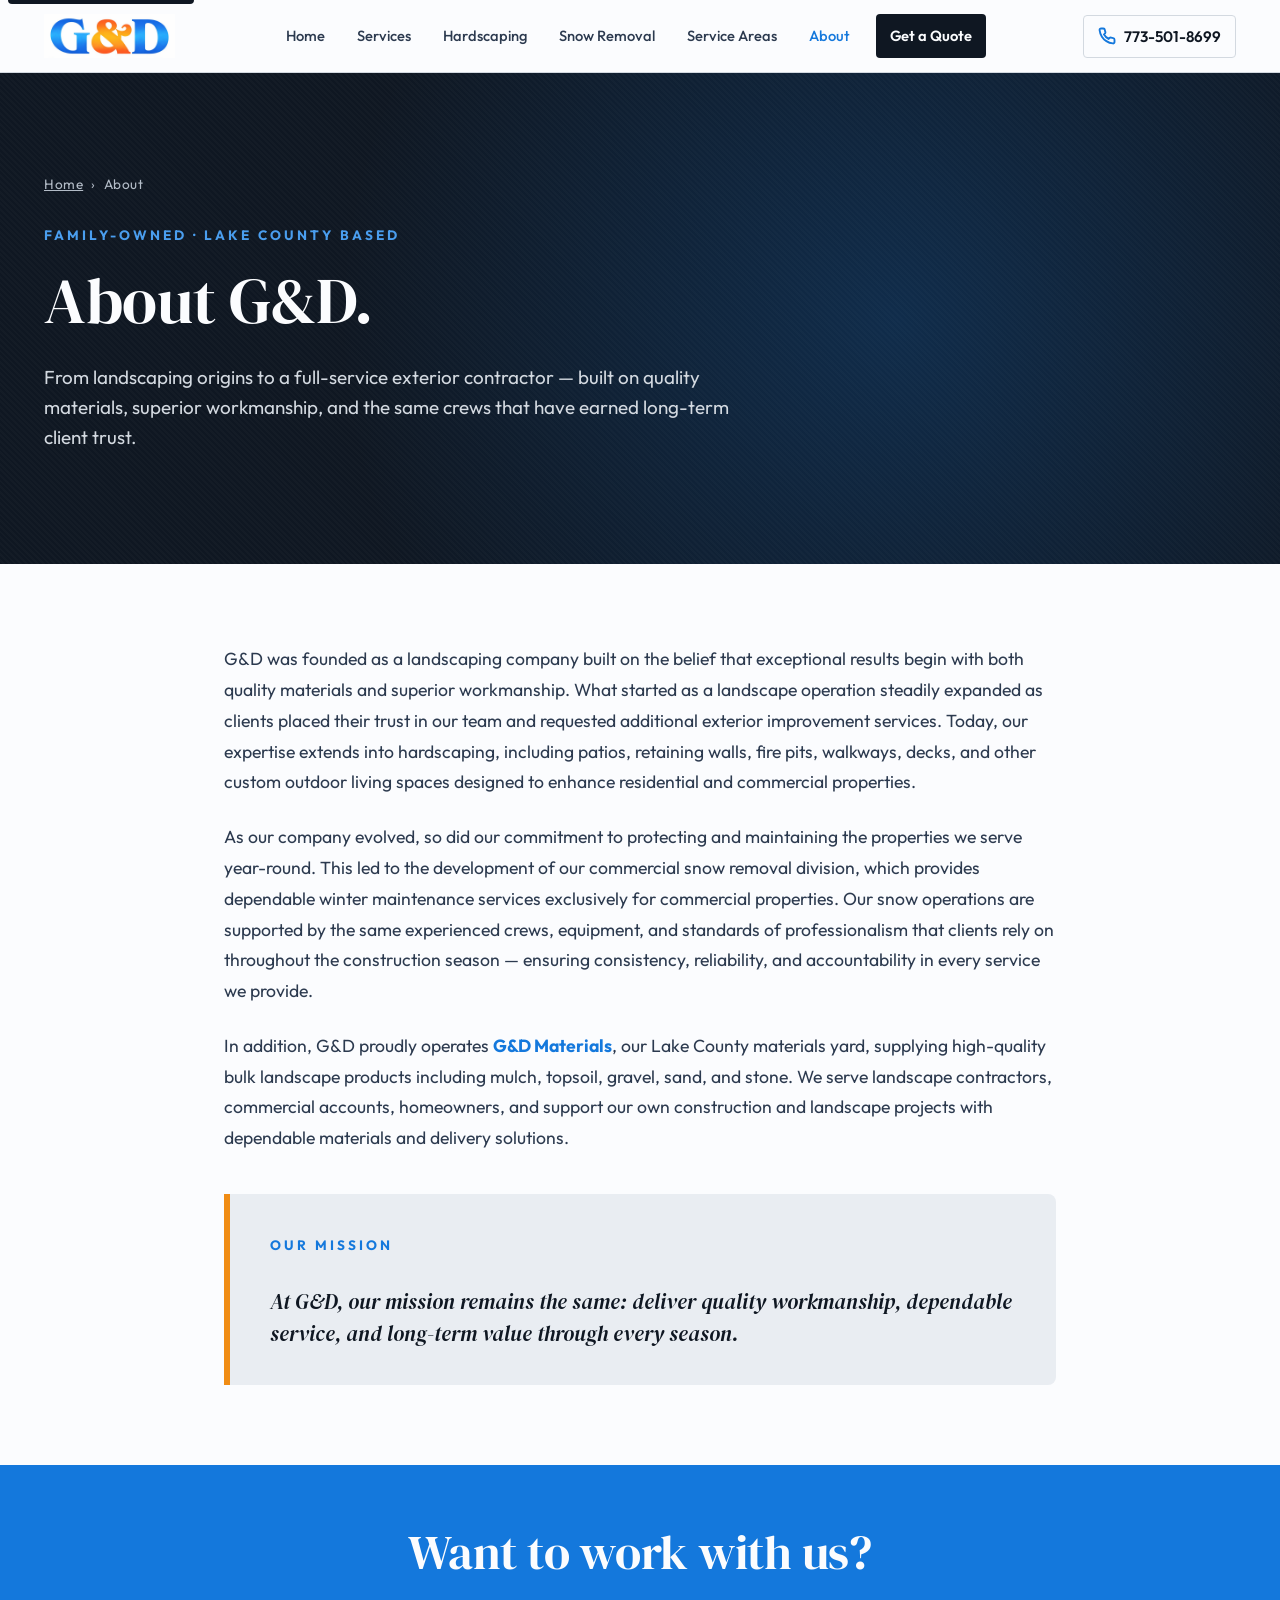
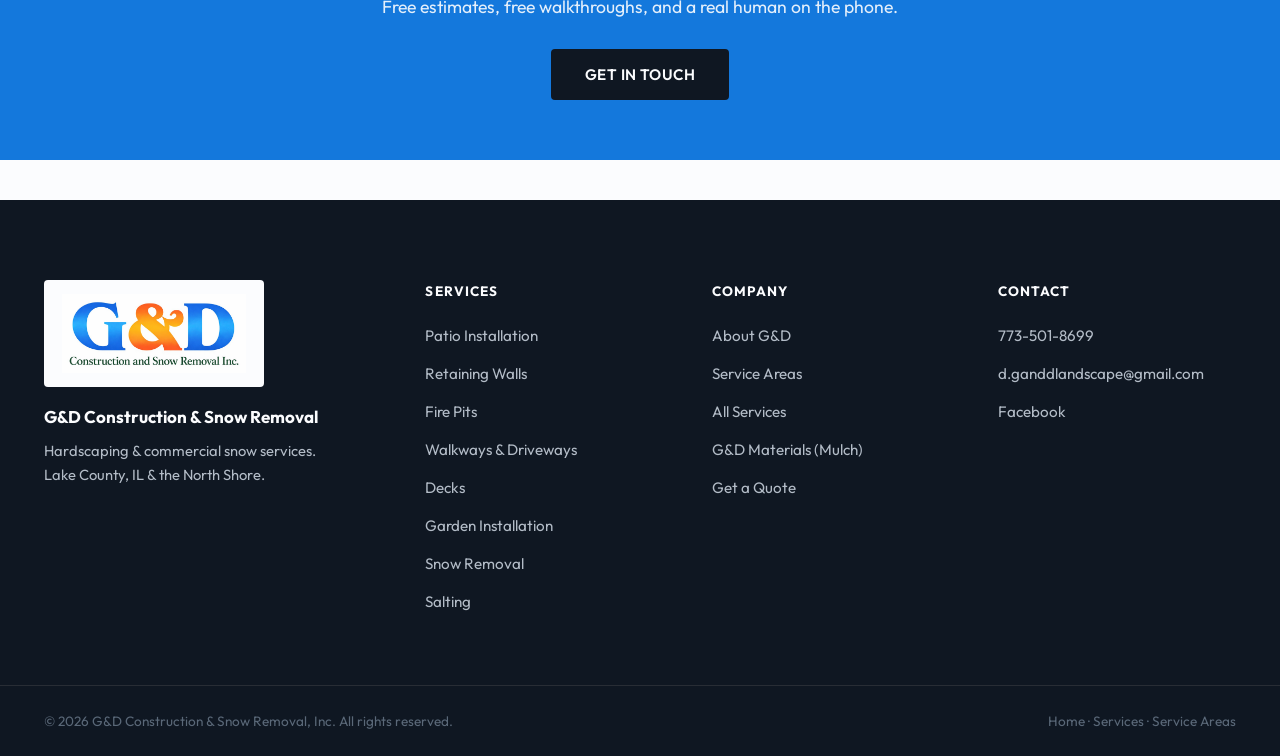
==== commit c66aae0d: "Add files via upload" ====
--- a/about.html
+++ b/about.html
@@ -17,7 +17,7 @@
 <link rel="icon" type="image/png" href="GD.png">
 <link rel="preconnect" href="https://fonts.googleapis.com">
 <link rel="preconnect" href="https://fonts.gstatic.com" crossorigin>
-<link rel="stylesheet" href="https://fonts.googleapis.com/css2?family=Bebas+Neue&family=Fraunces:ital,opsz,wght@0,9..144,400;0,9..144,600;0,9..144,800;1,9..144,400&family=Inter:wght@400;500;600;700&display=swap">
+<link rel="stylesheet" href="https://fonts.googleapis.com/css2?family=DM+Serif+Display:ital@0;1&family=Outfit:wght@300;400;500;600;700;800&display=swap">
 <link rel="stylesheet" href="styles.css">
 </head>
 <body>
@@ -25,7 +25,7 @@
 
 <header class="site-header">
   <div class="container header-inner">
-    <a href="index.html" class="logo"><img src="GD.png" alt="G&D Construction & Snow Removal" width="165" height="44"><span class="logo-text"><strong>G&amp;D</strong><em>Construction &amp; Snow</em></span></a>
+    <a href="index.html" class="logo"><img src="GD.png" alt="G&D Construction & Snow Removal" width="131" height="44"><span class="logo-text"><strong>G&amp;D</strong><em>Construction &amp; Snow</em></span></a>
     <nav class="primary-nav" aria-label="Primary"><button class="nav-toggle" aria-expanded="false" aria-controls="nav-menu"><span></span><span></span><span></span><span class="sr-only">Menu</span></button>
       <ul id="nav-menu">
         <li><a href="index.html">Home</a></li>
@@ -47,46 +47,24 @@
   <div class="container">
     <p class="breadcrumbs"><a href="index.html">Home</a><span>›</span>About</p>
     <span class="eyebrow">Family-Owned &middot; Lake County Based</span>
-    <h1>The Crew Behind<br>Every G&amp;D Project.</h1>
-    <p class="lede">G&amp;D Construction &amp; Snow Removal is built around one straightforward idea: do the work right, show up when promised, and keep showing up year after year. We're a family-owned business in Lake County, IL, and our customers tend to stay with us for a long time.</p>
+    <h1>About G&amp;D.</h1>
+    <p class="lede">From landscaping origins to a full-service exterior contractor — built on quality materials, superior workmanship, and the same crews that have earned long-term client trust.</p>
   </div>
 </section>
 
 <section class="content-section">
-  <div class="container">
-    <div class="content-grid">
-      <div>
-        <span class="section-eyebrow">Our Story</span>
-        <h2>Two seasons of work,<br>one team.</h2>
-        <p>G&amp;D started as a landscaping operation rooted in the belief that the materials and the workmanship both have to be right. From there we grew into hardscaping — patios, walls, fire pits, decks — because clients kept asking us to do more.</p>
-        <p>Snow removal came naturally. Once you've built something for somebody, you don't want to leave their property unattended in winter. Today our snow contracts run from the same crew that did the summer construction work — same people, same trucks, same standards.</p>
-        <p>We also operate <a href="https://gdmulchmaterials.com" target="_blank" rel="noopener"><strong>G&amp;D Materials</strong></a>, our materials yard in Lake County that supplies bulk mulch, topsoil, gravel, sand, and stone — to other landscapers, to homeowners, and yes, to our own job sites.</p>
+  <div class="container" style="max-width: 880px;">
+    <div class="prose-body">
+      <p>G&amp;D was founded as a landscaping company built on the belief that exceptional results begin with both quality materials and superior workmanship. What started as a landscape operation steadily expanded as clients placed their trust in our team and requested additional exterior improvement services. Today, our expertise extends into hardscaping, including patios, retaining walls, fire pits, walkways, decks, and other custom outdoor living spaces designed to enhance residential and commercial properties.</p>
+
+      <p>As our company evolved, so did our commitment to protecting and maintaining the properties we serve year-round. This led to the development of our commercial snow removal division, which provides dependable winter maintenance services exclusively for commercial properties. Our snow operations are supported by the same experienced crews, equipment, and standards of professionalism that clients rely on throughout the construction season — ensuring consistency, reliability, and accountability in every service we provide.</p>
+
+      <p>In addition, G&amp;D proudly operates <a href="https://gdmulchmaterials.com" target="_blank" rel="noopener"><strong>G&amp;D Materials</strong></a>, our Lake County materials yard, supplying high-quality bulk landscape products including mulch, topsoil, gravel, sand, and stone. We serve landscape contractors, commercial accounts, homeowners, and support our own construction and landscape projects with dependable materials and delivery solutions.</p>
+
+      <div class="prose-callout">
+        <span class="section-eyebrow">Our Mission</span>
+        <p>At G&amp;D, our mission remains the same: deliver quality workmanship, dependable service, and long-term value through every season.</p>
       </div>
-      <div class="content-feature">
-        <h3>What you get with G&amp;D</h3>
-        <ul class="feature-list">
-          <li><strong>Owner on-site.</strong> Dalyne is on every job — not subcontracted out.</li>
-          <li><strong>One contractor, multiple seasons.</strong> Build in summer, plowed in winter.</li>
-          <li><strong>Materials direct.</strong> No middlemen — products from our own yard.</li>
-          <li><strong>Real local crew.</strong> Family-owned, Lake County based, no national franchise overhead.</li>
-          <li><strong>Documentation.</strong> Photos, written quotes, contracts that are clear.</li>
-        </ul>
-      </div>
-    </div>
-  </div>
-</section>
-
-<section class="content-section" style="background:var(--stone-100);">
-  <div class="container">
-    <div class="section-head">
-      <span class="section-eyebrow">How we work</span>
-      <h2>Standards we don't bend.</h2>
-    </div>
-    <div class="process-grid">
-      <div class="process-step"><span class="step-num">01</span><h3>Show Up</h3><p>If we say we'll be there at 8 a.m., we're there at 8 a.m. — for the estimate, the build, and the snow plow.</p></div>
-      <div class="process-step"><span class="step-num">02</span><h3>Build Right</h3><p>Proper base, proper drainage, code-compliant — every time. We don't cut corners that show up three winters later.</p></div>
-      <div class="process-step"><span class="step-num">03</span><h3>Communicate</h3><p>Quotes in writing. Contracts plain-English. Photos throughout. No surprises at the end.</p></div>
-      <div class="process-step"><span class="step-num">04</span><h3>Stand Behind It</h3><p>If something needs attention after the job, we come back. That's the whole reason customers stay with us.</p></div>
     </div>
   </div>
 </section>
@@ -103,7 +81,7 @@
 
 <footer class="site-footer">
   <div class="container footer-inner">
-    <div class="footer-col footer-brand"><img src="GD-full.png" alt="G&D Construction &amp; Snow Removal" width="220" height="90"><p><strong>G&amp;D Construction &amp; Snow Removal</strong></p><p class="footer-tag">Hardscaping &amp; commercial snow services. Lake County, IL &amp; the North Shore.</p></div>
+    <div class="footer-col footer-brand"><img src="GD-full.png" alt="G&D Construction &amp; Snow Removal" width="209" height="90"><p><strong>G&amp;D Construction &amp; Snow Removal</strong></p><p class="footer-tag">Hardscaping &amp; commercial snow services. Lake County, IL &amp; the North Shore.</p></div>
     <div class="footer-col"><h4>Services</h4><ul><li><a href="patios.html">Patio Installation</a></li><li><a href="retaining-walls.html">Retaining Walls</a></li><li><a href="fire-pits.html">Fire Pits</a></li><li><a href="walkways-driveways.html">Walkways &amp; Driveways</a></li><li><a href="decks.html">Decks</a></li><li><a href="gardens.html">Garden Installation</a></li><li><a href="snow-removal.html">Snow Removal</a></li><li><a href="salting.html">Salting</a></li></ul></div>
     <div class="footer-col"><h4>Company</h4><ul><li><a href="about.html">About G&amp;D</a></li><li><a href="service-areas.html">Service Areas</a></li><li><a href="services.html">All Services</a></li><li><a href="https://gdmulchmaterials.com" target="_blank" rel="noopener">G&amp;D Materials (Mulch)</a></li><li><a href="index.html#contact">Get a Quote</a></li></ul></div>
     <div class="footer-col"><h4>Contact</h4><ul class="footer-contact"><li><a href="tel:7735018699">773-501-8699</a></li><li><a href="mailto:d.ganddlandscape@gmail.com">d.ganddlandscape@gmail.com</a></li><li><a href="https://www.facebook.com/profile.php?id=61575381793663" target="_blank" rel="noopener">Facebook</a></li></ul></div>
--- a/styles.css
+++ b/styles.css
@@ -47,9 +47,9 @@
   --error: #c43c2a;
 
   /* Typography */
-  --font-display: 'Bebas Neue', 'Impact', sans-serif;
-  --font-serif: 'Fraunces', 'Georgia', serif;
-  --font-body: 'Inter', -apple-system, BlinkMacSystemFont, sans-serif;
+  --font-display: 'DM Serif Display', 'Georgia', serif;
+  --font-serif: 'DM Serif Display', 'Georgia', serif;
+  --font-body: 'Outfit', -apple-system, BlinkMacSystemFont, sans-serif;
 
   /* Layout */
   --container: 1240px;
@@ -102,17 +102,18 @@
 /* =========================================================
    Typography
    ========================================================= */
-h1, h2, h3, h4 { font-family: var(--font-serif); font-weight: 600; line-height: 1.1; color: var(--stone-900); letter-spacing: -.01em; }
-h1 { font-size: clamp(2.5rem, 6vw, 5rem); font-weight: 800; }
+h1, h2, h3 { font-family: var(--font-serif); font-weight: 400; line-height: 1.15; color: var(--stone-900); letter-spacing: -.005em; }
+h1 { font-size: clamp(2.5rem, 6vw, 5rem); font-weight: 400; }
 h2 { font-size: clamp(1.9rem, 4vw, 3rem); }
-h3 { font-size: 1.4rem; font-weight: 600; }
-h4 { font-size: 1rem; font-weight: 700; text-transform: uppercase; letter-spacing: .08em; }
+h3 { font-size: 1.4rem; font-weight: 400; }
+h4 { font-family: var(--font-body); font-size: 1rem; font-weight: 700; text-transform: uppercase; letter-spacing: .08em; }
 
 .eyebrow, .section-eyebrow {
   display: inline-block;
-  font-family: var(--font-display);
-  font-size: .9rem;
-  letter-spacing: .25em;
+  font-family: var(--font-body);
+  font-size: .85rem;
+  font-weight: 700;
+  letter-spacing: .22em;
   color: var(--terracotta);
   margin-bottom: 18px;
   text-transform: uppercase;
@@ -183,7 +184,7 @@
   position: sticky;
   top: 0;
   z-index: 100;
-  background: rgba(251, 247, 238, .96);
+  background: rgba(251, 252, 254, .96);
   backdrop-filter: blur(12px);
   border-bottom: 1px solid var(--stone-200);
 }
@@ -349,9 +350,10 @@
   bottom: 24px;
   left: 50%;
   transform: translateX(-50%);
-  font-family: var(--font-display);
-  font-size: .85rem;
-  letter-spacing: .3em;
+  font-family: var(--font-body);
+  font-size: .8rem;
+  font-weight: 600;
+  letter-spacing: .28em;
   color: var(--stone-300);
   z-index: 2;
   animation: bob 2.4s ease-in-out infinite;
@@ -429,76 +431,51 @@
 .service-card-snow:hover .service-icon { background: var(--stone-900); color: var(--ice-blue); }
 
 /* =========================================================
-   Why Section
-   ========================================================= */
-.why-section { background: var(--stone-100); }
-.why-inner {
+   Standards Section
+   ========================================================= */
+.standards-section { background: var(--stone-100); }
+.standards-section .section-sub {
+  font-size: 1.05rem;
+  color: var(--stone-500);
+  margin-top: 16px;
+  line-height: 1.6;
+}
+.standards-grid {
   display: grid;
-  grid-template-columns: 1.2fr 1fr;
-  gap: 80px;
-  align-items: center;
-}
-.why-text h2 { margin-bottom: 24px; }
-.why-text > p { font-size: 1.1rem; color: var(--stone-700); margin-bottom: 28px; }
-
-.why-list {
-  list-style: none;
-  margin-bottom: 40px;
-}
-.why-list li {
+  grid-template-columns: repeat(auto-fit, minmax(280px, 1fr));
+  gap: 28px;
+}
+.standard-card {
+  background: var(--paper);
+  border: 1px solid var(--stone-200);
+  border-radius: var(--radius-lg);
+  padding: 36px 32px 32px;
   position: relative;
-  padding: 14px 0 14px 36px;
-  border-bottom: 1px solid var(--stone-200);
-  font-size: 1.02rem;
-}
-.why-list li:before {
-  content: '✓';
-  position: absolute;
-  left: 0;
-  top: 12px;
-  width: 24px;
-  height: 24px;
-  background: var(--terracotta);
-  color: var(--paper);
-  border-radius: 50%;
-  display: flex;
-  align-items: center;
-  justify-content: center;
-  font-size: .75rem;
-  font-weight: 700;
-}
-.why-list strong { color: var(--stone-900); }
-
-.why-stats {
-  display: grid;
-  grid-template-columns: 1fr 1fr;
-  gap: 16px;
-}
-.stat {
-  background: var(--paper);
-  padding: 32px 24px;
-  border-radius: var(--radius-lg);
-  border: 1px solid var(--stone-200);
-  display: flex;
-  flex-direction: column;
-}
-.stat:nth-child(1) { transform: translateY(-12px); }
-.stat:nth-child(4) { transform: translateY(-12px); }
-.stat-num {
+  transition: all var(--transition);
+}
+.standard-card:hover {
+  transform: translateY(-4px);
+  border-color: var(--brand-blue-light);
+  box-shadow: var(--shadow-lg);
+}
+.standard-num {
   font-family: var(--font-display);
-  font-size: 3rem;
-  color: var(--terracotta);
+  font-size: 3.4rem;
+  color: var(--brand-blue);
   line-height: 1;
-  margin-bottom: 12px;
-  letter-spacing: .02em;
-}
-.stat-label {
-  font-size: .82rem;
-  text-transform: uppercase;
-  letter-spacing: .1em;
+  display: block;
+  margin-bottom: 18px;
+  letter-spacing: -.02em;
+}
+.standard-card h3 {
+  font-size: 1.35rem;
+  margin-bottom: 14px;
+  color: var(--stone-900);
+}
+.standard-card p {
   color: var(--stone-500);
-  font-weight: 500;
-  line-height: 1.4;
+  font-size: .97rem;
+  line-height: 1.65;
 }
 
 /* =========================================================
@@ -520,7 +497,7 @@
 }
 .areas-cloud a {
   padding: 10px 20px;
-  background: rgba(251, 247, 238, .08);
+  background: rgba(251, 252, 254, .08);
   color: var(--stone-200);
   border: 1px solid rgba(217, 202, 187, .18);
   border-radius: 100px;
@@ -733,6 +710,80 @@
 }
 .content-feature h3 { margin-bottom: 16px; }
 
+.prose-body p {
+  font-size: 1.1rem;
+  line-height: 1.75;
+  color: var(--stone-700);
+  margin-bottom: 24px;
+}
+.prose-body p:last-child { margin-bottom: 0; }
+.prose-body a { color: var(--brand-blue); font-weight: 500; }
+.prose-body a:hover { color: var(--brand-blue-dark); }
+.prose-callout {
+  margin-top: 40px;
+  padding: 36px 40px;
+  background: var(--stone-100);
+  border-left: 6px solid var(--brand-orange);
+  border-radius: 0 var(--radius-lg) var(--radius-lg) 0;
+}
+.prose-callout p {
+  font-family: var(--font-serif);
+  font-size: 1.3rem;
+  line-height: 1.5;
+  color: var(--stone-900);
+  margin: 12px 0 0;
+  font-style: italic;
+}
+
+/* =========================================================
+   City List (Service Areas page)
+   ========================================================= */
+.city-list-wrap { margin-bottom: 56px; }
+.city-list-wrap:last-of-type { margin-bottom: 0; }
+.city-list-wrap h2 {
+  font-size: clamp(1.5rem, 3vw, 2rem);
+  margin-bottom: 24px;
+  padding-bottom: 16px;
+  border-bottom: 2px solid var(--brand-blue);
+  display: inline-block;
+}
+.city-list {
+  display: grid;
+  grid-template-columns: repeat(auto-fill, minmax(220px, 1fr));
+  gap: 4px 28px;
+  list-style: none;
+  padding: 0;
+}
+.city-list li { margin: 0; }
+.city-list a {
+  display: block;
+  padding: 12px 0;
+  color: var(--stone-800);
+  font-size: 1.05rem;
+  font-weight: 500;
+  border-bottom: 1px solid var(--stone-100);
+  transition: all var(--transition);
+  position: relative;
+  padding-left: 0;
+}
+.city-list a:hover {
+  color: var(--brand-blue);
+  padding-left: 8px;
+  border-bottom-color: var(--brand-blue-light);
+}
+.city-list a:after {
+  content: '→';
+  position: absolute;
+  right: 4px;
+  opacity: 0;
+  transition: all var(--transition);
+  color: var(--brand-orange);
+}
+.city-list a:hover:after {
+  opacity: 1;
+  right: 0;
+}
+
 .feature-list {
   list-style: none;
   margin: 24px 0;
@@ -760,7 +811,7 @@
   text-align: center;
 }
 .cta-strip h2 { color: var(--paper); margin-bottom: 12px; }
-.cta-strip p { color: rgba(251,247,238,.9); font-size: 1.1rem; margin-bottom: 28px; }
+.cta-strip p { color: rgba(251,252,254,.9); font-size: 1.1rem; margin-bottom: 28px; }
 .cta-strip .btn-secondary { background: var(--stone-900); border-color: var(--stone-900); }
 .cta-strip .btn-secondary:hover { background: var(--paper); color: var(--stone-900); border-color: var(--paper); }
 
@@ -841,7 +892,7 @@
   padding: 24px 0;
   text-align: center;
 }
-.emergency-strip strong { font-family: var(--font-display); font-size: 1.4rem; letter-spacing: .04em; }
+.emergency-strip strong { font-family: var(--font-body); font-weight: 800; font-size: 1.05rem; letter-spacing: .08em; text-transform: uppercase; }
 .emergency-strip a { color: var(--paper); text-decoration: underline; font-weight: 600; }
 
 /* =========================================================
@@ -884,13 +935,11 @@
     text-align: left;
   }
 
-  .why-inner, .contact-inner, .content-grid { grid-template-columns: 1fr; gap: 48px; }
+  .contact-inner, .content-grid { grid-template-columns: 1fr; gap: 48px; }
   .footer-inner { grid-template-columns: 1fr 1fr; gap: 36px; }
   .hero-trust { gap: 32px; }
   .hero-trust strong { font-size: 2rem; }
   .section-pad { padding: 72px 0; }
-  .why-stats .stat:nth-child(1),
-  .why-stats .stat:nth-child(4) { transform: none; }
 }
 
 @media (max-width: 640px) {
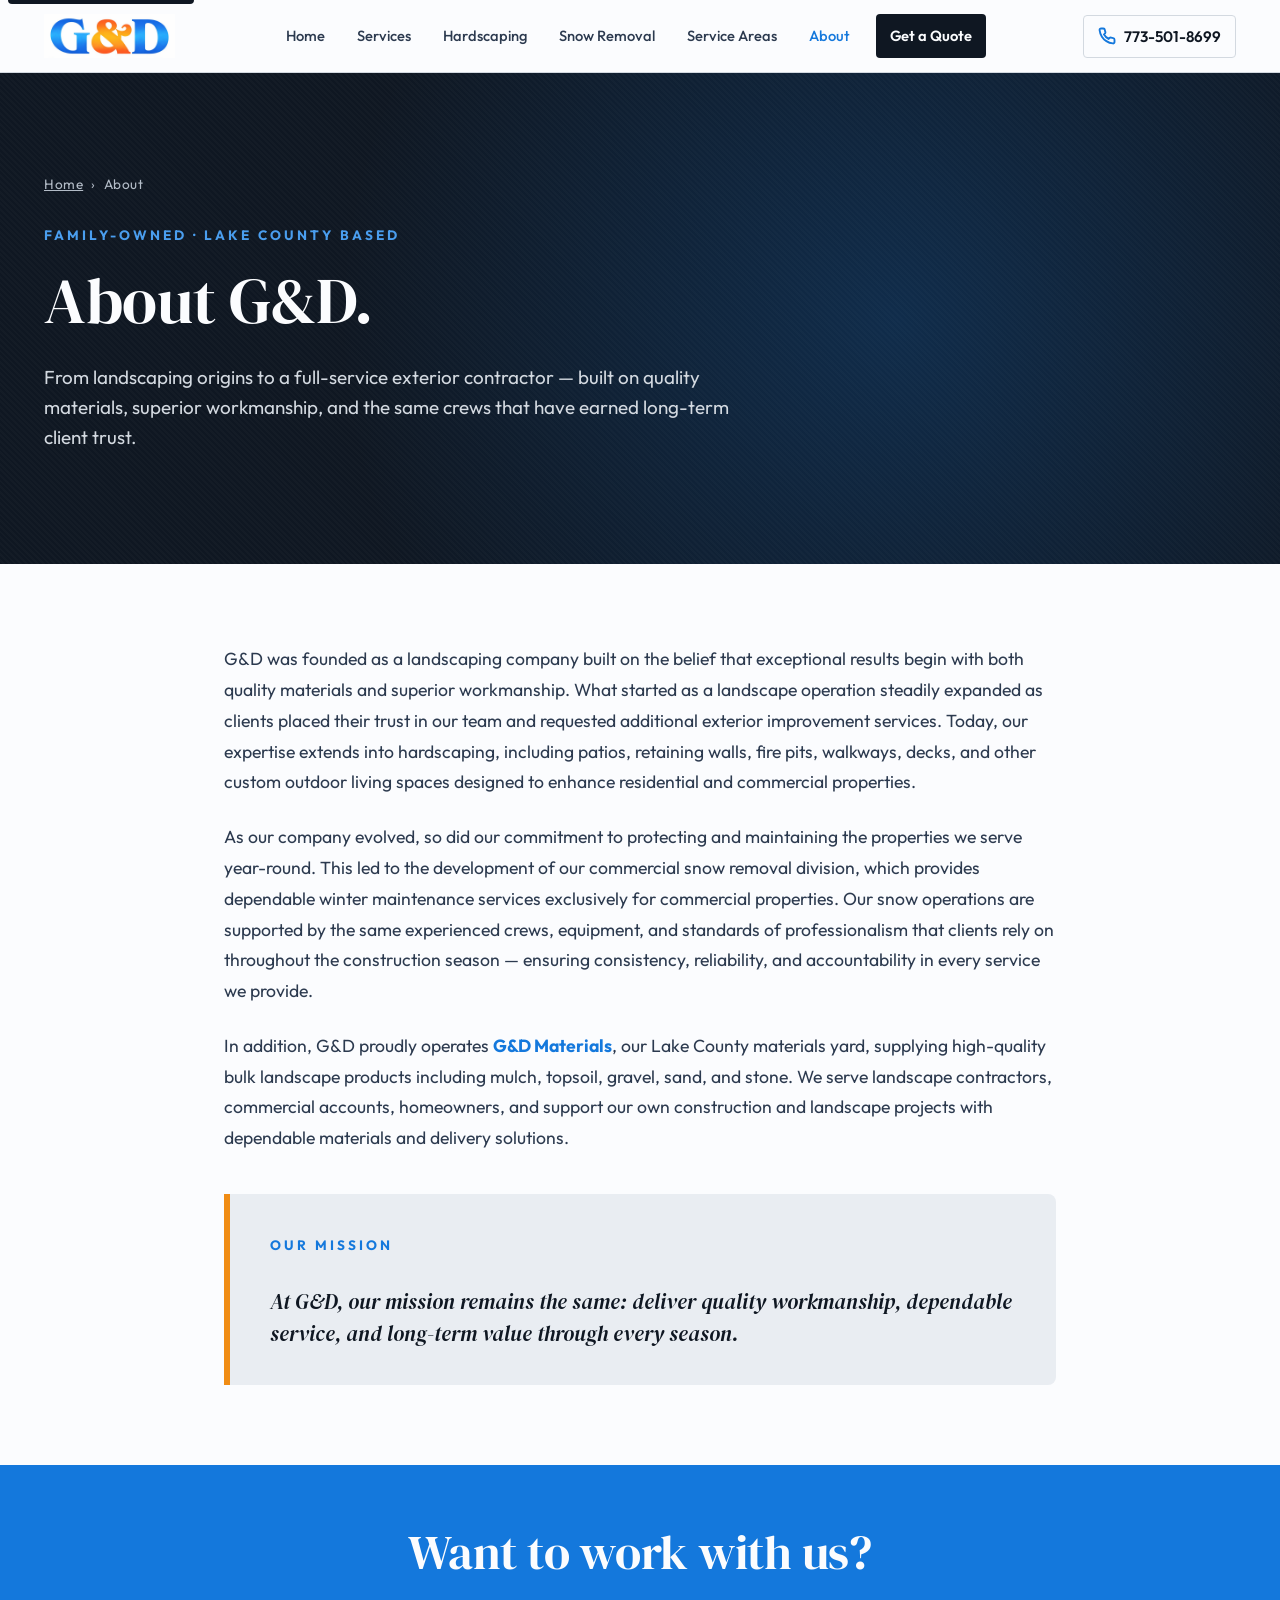
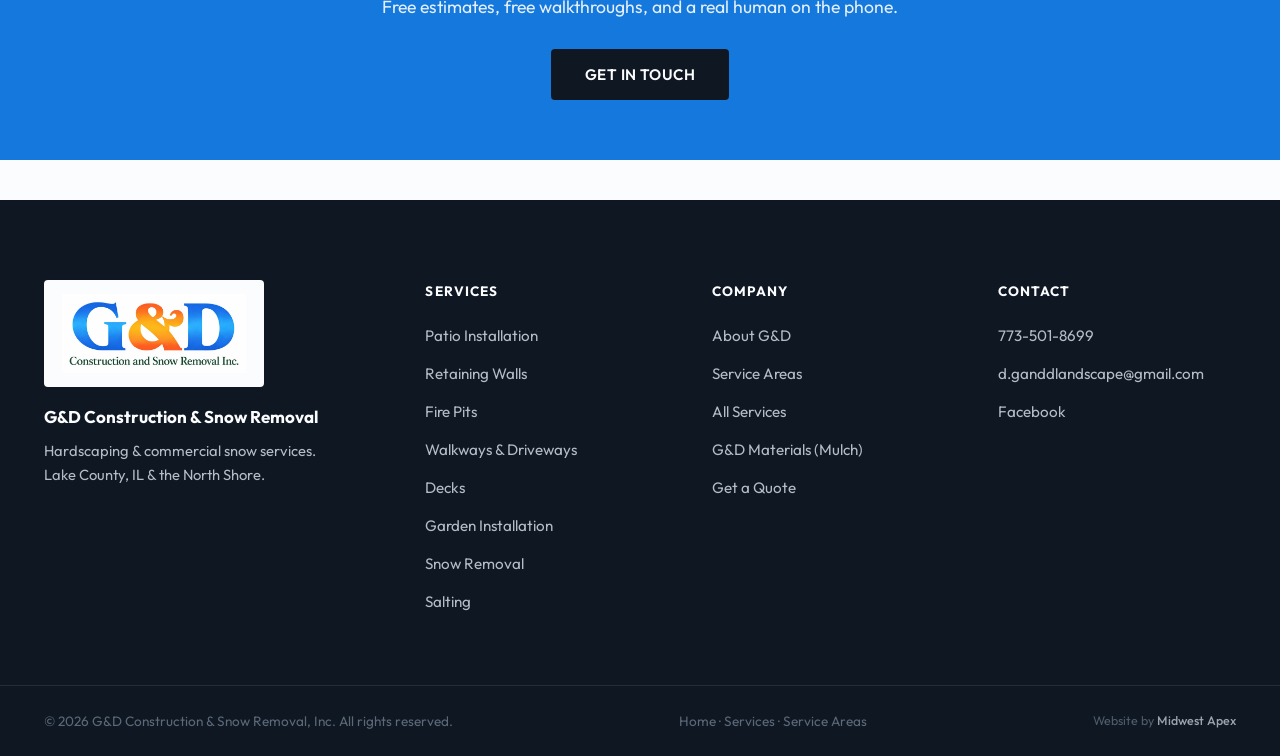
==== commit 0aba0771: "Add files via upload" ====
--- a/about.html
+++ b/about.html
@@ -86,7 +86,8 @@
     <div class="footer-col"><h4>Company</h4><ul><li><a href="about.html">About G&amp;D</a></li><li><a href="service-areas.html">Service Areas</a></li><li><a href="services.html">All Services</a></li><li><a href="https://gdmulchmaterials.com" target="_blank" rel="noopener">G&amp;D Materials (Mulch)</a></li><li><a href="index.html#contact">Get a Quote</a></li></ul></div>
     <div class="footer-col"><h4>Contact</h4><ul class="footer-contact"><li><a href="tel:7735018699">773-501-8699</a></li><li><a href="mailto:d.ganddlandscape@gmail.com">d.ganddlandscape@gmail.com</a></li><li><a href="https://www.facebook.com/profile.php?id=61575381793663" target="_blank" rel="noopener">Facebook</a></li></ul></div>
   </div>
-  <div class="footer-bottom"><div class="container"><p>&copy; <span id="year"></span> G&amp;D Construction &amp; Snow Removal, Inc. All rights reserved.</p><p class="footer-bottom-links"><a href="index.html">Home</a> · <a href="services.html">Services</a> · <a href="service-areas.html">Service Areas</a></p></div></div>
+  <div class="footer-bottom"><div class="container"><p>&copy; <span id="year"></span> G&amp;D Construction &amp; Snow Removal, Inc. All rights reserved.</p><p class="footer-bottom-links"><a href="index.html">Home</a> · <a href="services.html">Services</a> · <a href="service-areas.html">Service Areas</a></p>
+      <p class="footer-credit">Website by <a href="https://midwestapex.com" target="_blank" rel="noopener">Midwest Apex</a></p></div></div>
 </footer>
 
 <script src="script.js"></script>
--- a/styles.css
+++ b/styles.css
@@ -431,6 +431,90 @@
 .service-card-snow:hover .service-icon { background: var(--stone-900); color: var(--ice-blue); }
 
 /* =========================================================
+   Recent Work
+   ========================================================= */
+.work-section { background: var(--paper); }
+.work-section .section-sub {
+  font-size: 1.05rem;
+  color: var(--stone-500);
+  margin-top: 16px;
+  line-height: 1.6;
+}
+.work-grid {
+  display: grid;
+  grid-template-columns: repeat(auto-fit, minmax(300px, 380px));
+  gap: 32px;
+  justify-content: center;
+}
+/* If the last card is alone in an odd position (e.g. 3rd of 3 or 5th of 5 in a 2-col layout), center it across the row */
+.work-grid > .work-card:nth-child(odd):last-child:not(:first-child) {
+  grid-column: 1 / -1;
+  justify-self: center;
+  max-width: 380px;
+  width: 100%;
+}
+.work-card {
+  margin: 0;
+  background: var(--white);
+  border: 1px solid var(--stone-100);
+  border-radius: var(--radius-lg);
+  overflow: hidden;
+  transition: all var(--transition);
+  display: flex;
+  flex-direction: column;
+}
+.work-card:hover {
+  transform: translateY(-4px);
+  border-color: var(--brand-blue-light);
+  box-shadow: var(--shadow-lg);
+}
+.work-photo {
+  aspect-ratio: 4 / 3;
+  overflow: hidden;
+  background: var(--stone-100);
+}
+.work-photo img {
+  width: 100%;
+  height: 100%;
+  object-fit: cover;
+  display: block;
+  transition: transform 600ms ease;
+}
+.work-card:hover .work-photo img { transform: scale(1.04); }
+.work-card figcaption {
+  padding: 24px 26px 28px;
+  flex: 1;
+  display: flex;
+  flex-direction: column;
+}
+.work-tag {
+  display: inline-block;
+  align-self: flex-start;
+  font-family: var(--font-body);
+  font-size: .72rem;
+  font-weight: 700;
+  letter-spacing: .15em;
+  text-transform: uppercase;
+  color: var(--brand-orange);
+  background: rgba(240,140,20,.08);
+  padding: 4px 10px;
+  border-radius: 4px;
+  margin-bottom: 14px;
+}
+.work-card h3 {
+  font-size: 1.3rem;
+  margin-bottom: 10px;
+  color: var(--stone-900);
+  line-height: 1.25;
+}
+.work-card p {
+  color: var(--stone-500);
+  font-size: .95rem;
+  line-height: 1.6;
+  margin: 0;
+}
+
+/* =========================================================
    Standards Section
    ========================================================= */
 .standards-section { background: var(--stone-100); }
@@ -651,8 +735,12 @@
   flex-wrap: wrap;
   gap: 12px;
 }
+
 .footer-bottom p { font-size: .85rem; color: var(--stone-500); margin: 0; }
 .footer-bottom a { color: var(--stone-400); }
+.footer-credit { font-size: .78rem !important; color: var(--stone-500); opacity: .85; }
+.footer-credit a { color: var(--stone-300); font-weight: 500; text-decoration: none; }
+.footer-credit a:hover { color: var(--brand-blue-light); text-decoration: underline; }
 
 /* =========================================================
    Inner Page Hero (for service / location pages)
